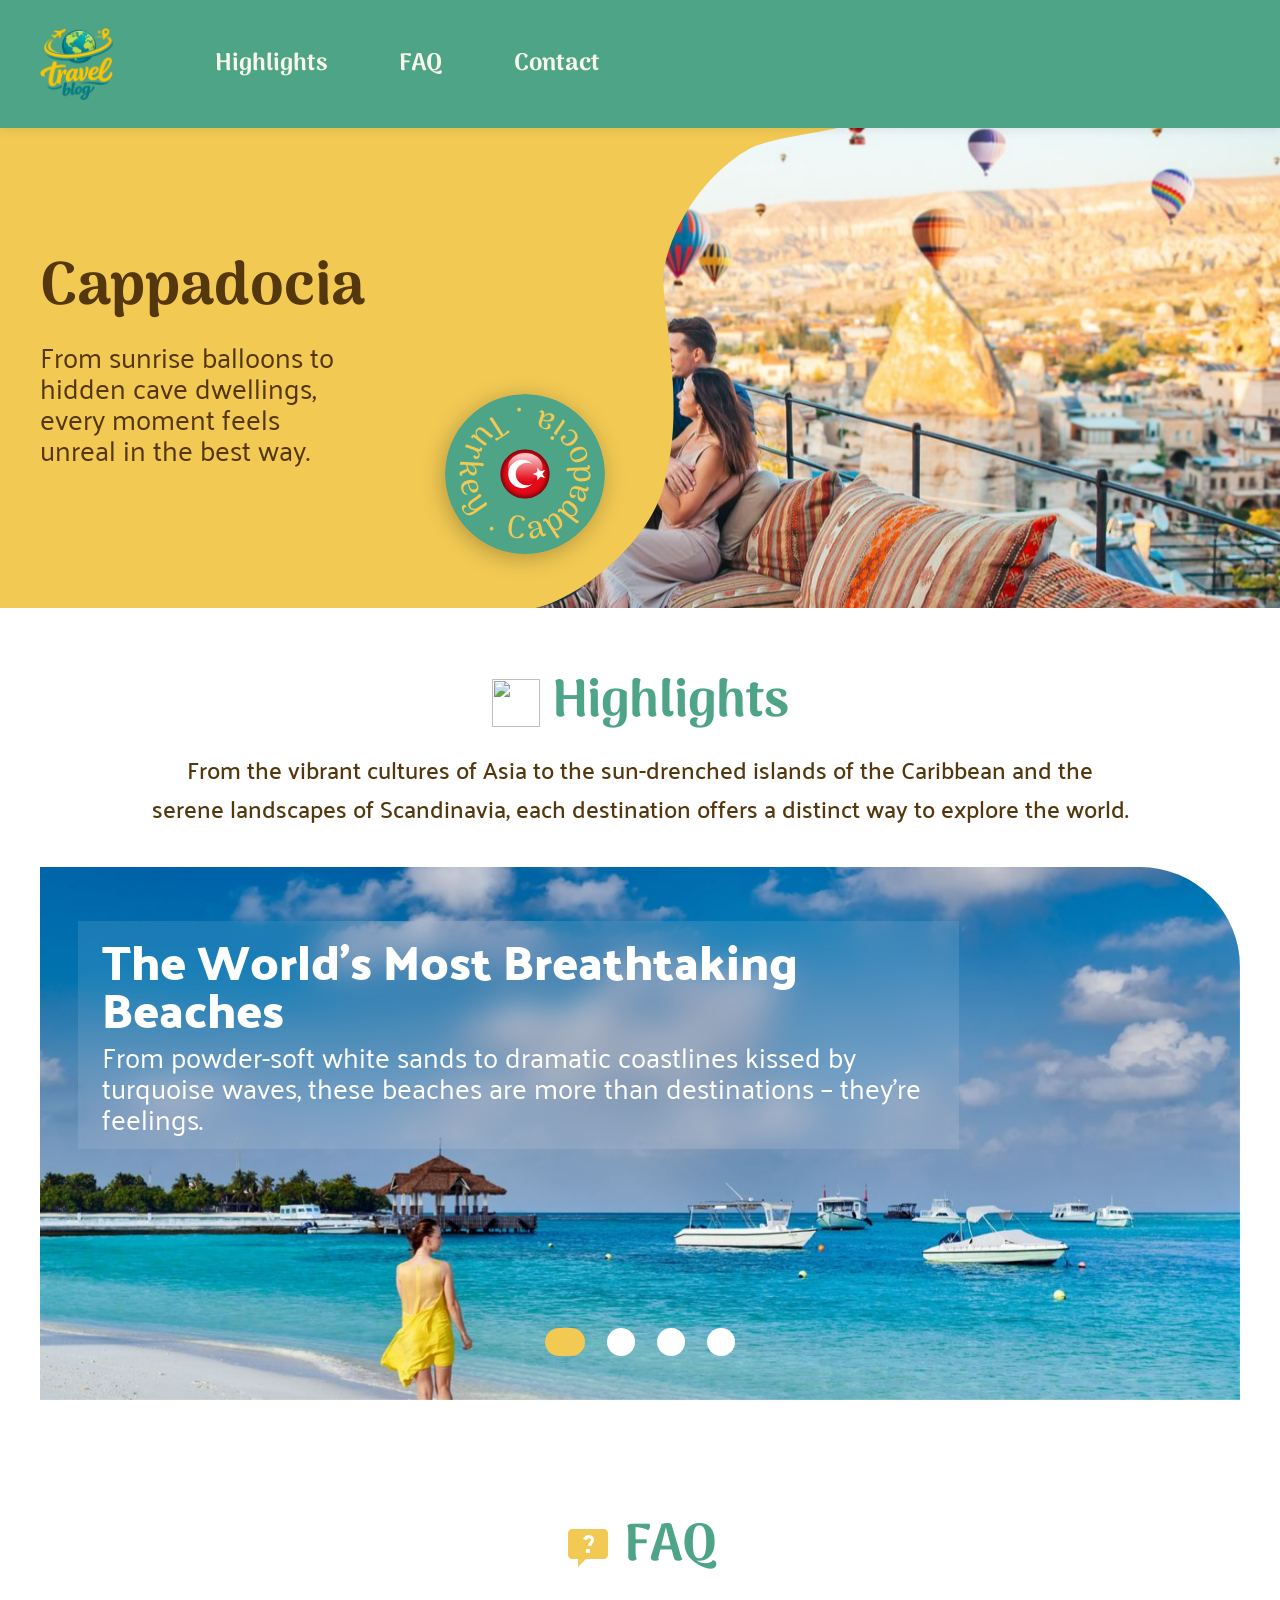
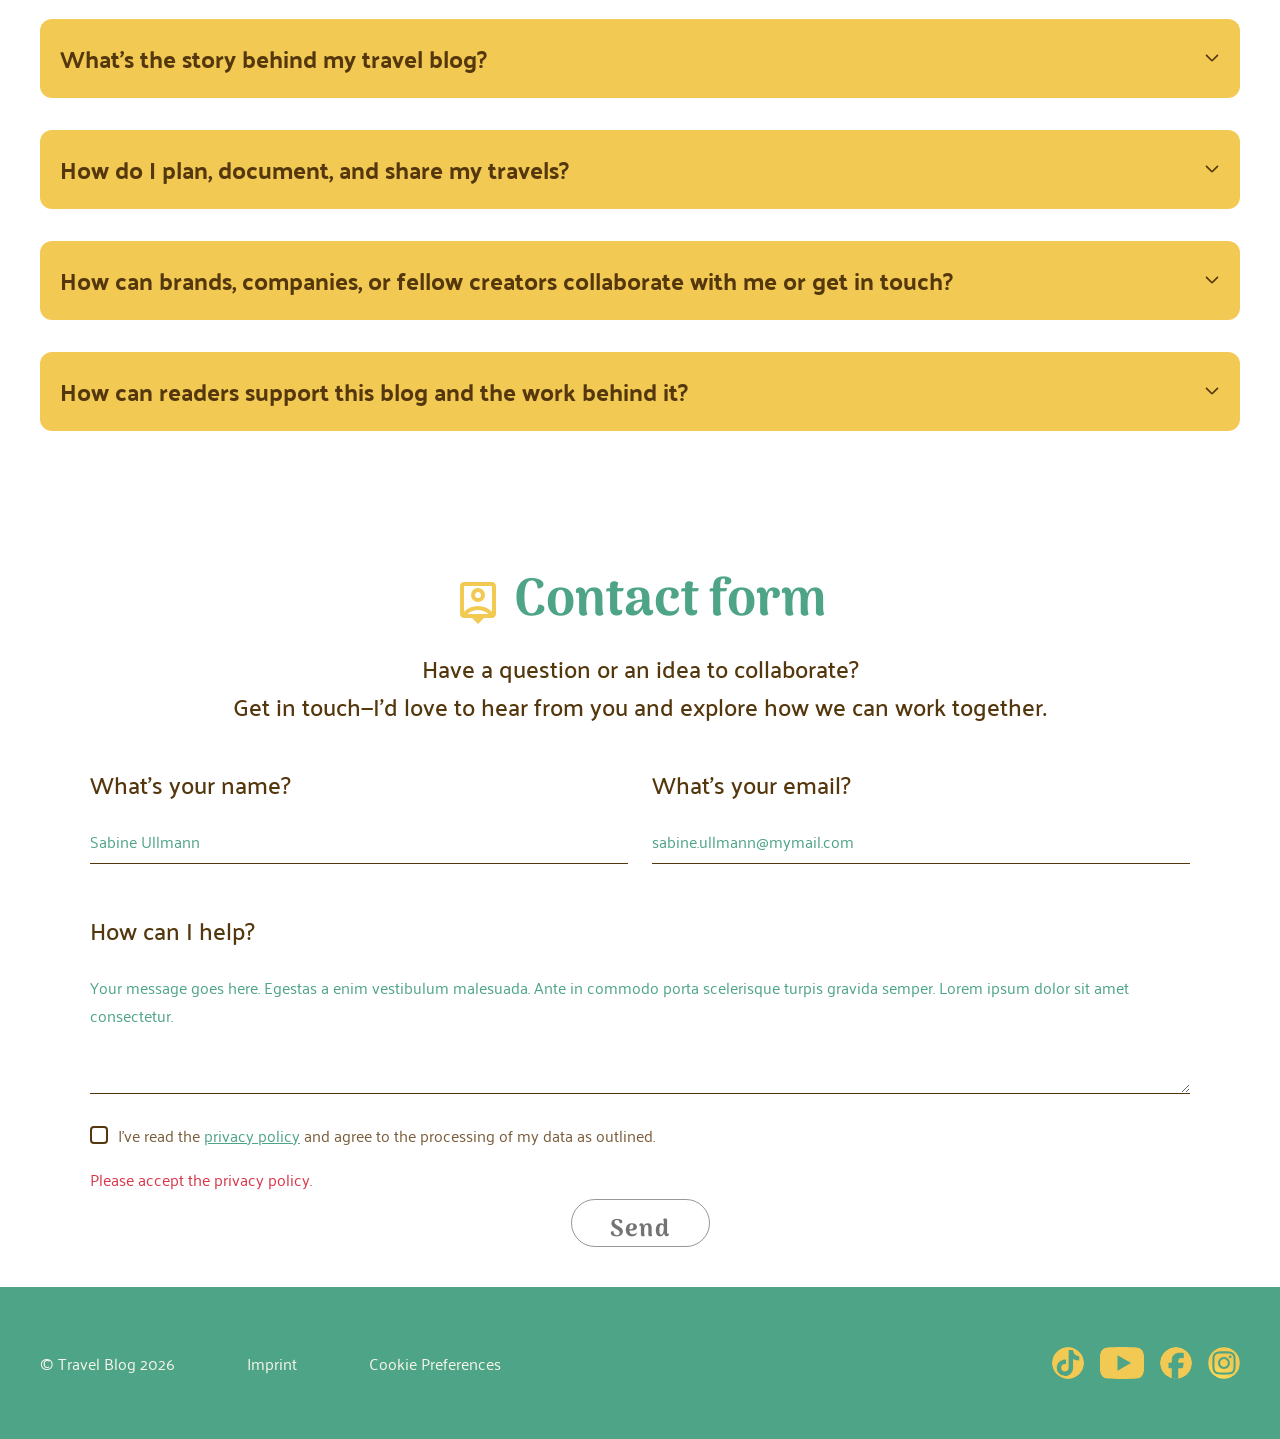
==== index.html @ 346f53ec "fix: remove link and pointer cursor from Imprint and Cookie Preferences" ====
<!DOCTYPE html>
<html lang="en">
<head>
  <meta charset="UTF-8">
  <meta name="viewport" content="width=device-width, initial-scale=1.0">
  <title>Travel Blog</title>
  <link rel="icon" href="assets/icons/Blog-logo.svg" type="image/x-icon"> 

  <link rel="stylesheet" href="font.css">
  <link rel="stylesheet" href="standard.css">
  <link rel="stylesheet" href="variabels.css">
  <link rel="stylesheet" href="style.css">
  <link rel="preconnect" href="https://fonts.googleapis.com">
  <link rel="preconnect" href="https://fonts.gstatic.com" crossorigin>
  <link href="https://fonts.googleapis.com/css2?family=Arima:wght@400;500;600;700&family=Palanquin:wght@400;500;600;700&display=swap" rel="stylesheet">
</head>
<body>
  <!-- ========== KOPFZEILE ========== -->
  <header class="header">
    <div class="header-inner">
      <a href="index.html" class="logo">
        <img src="assets/images/logo.png" alt="Travel Blog" class="logo-img">
      </a>
      <nav class="nav desktop-nav">
        <a href="#highlights">Highlights</a>
        <a href="#faq">FAQ</a>
        <a href="#contact">Contact</a>
      </nav>
    </div>
  </header>
  <main>
    <!-- ========== STARTBEREICH ========== -->
    <section class="hero hero-figma" aria-label="Cappadocia">

      <!-- Hauptfoto, volle Breite -->
      <img src="assets/images/hero-cappadocia-photo.jpg"
           alt="Cappadocia – hot air balloons over a rooftop terrace"
           class="hero-photo">

      <!-- Gelbe Wellenform -->
      <div class="hero-wave" aria-hidden="true">
        <svg viewBox="0 0 950 515" preserveAspectRatio="none" xmlns="http://www.w3.org/2000/svg">
          <path d="M603.5 515H0V0H879H942C937.961 2.88368 865.371 11.0301 844.511 21.9998C780.485 55.6701 743.92 131.9 747 169C752.895 240.001 769.877 307.5 747 386C728.931 448.002 651 504.5 603.5 515Z" fill="#F1C953"/>
        </svg>
      </div>

      <!-- Text -->
      <div class="hero-content">
        <h1>Cappadocia</h1>
        <p class="hero-lead-desktop">From sunrise balloons to hidden cave dwellings, every moment feels unreal in the best way.</p>
        <p class="hero-lead-mobile">Cappadocia is where surreal landscapes meet ancient history carved into stone. From sunrise balloons to hidden cave dwellings, every moment feels unreal in the best way.</p>
      </div>

      <!-- Rundes Medaillon Cappadocia · Turkey -->
      <div class="hero-badge" aria-hidden="true">
        <img src="assets/icons/badge-cappadocia.svg" alt="" class="badge-ring">
      </div>

    </section>

    <!-- ========== HIGHLIGHTS + KARUSSELL ========== -->
    <section class="highlights" id="highlights">
      <div class="section-header">
        <div class="section-header-top">
          <div class="section-icon"><img src="assets/icons/rocket_launch.svg" alt="" width="48" height="48"></div>
          <h2>Highlights</h2>
        </div>
        <p class="section-desc">
          From the vibrant cultures of Asia to the sun-drenched islands of the Caribbean and the serene landscapes of Scandinavia, each destination offers a distinct way to explore the world.
        </p>
      </div>


      <div class="carousel-wrapper">
        <div class="carousel" id="carousel">
          <a href="article1.html" class="carousel-slide active">
            <img src="assets/images/highlight-beaches.jpg" alt="The World's Most Breathtaking Beaches">
            <div class="slide-overlay">
              <h3>The World's Most Breathtaking Beaches</h3>
              <p>From powder-soft white sands to dramatic coastlines kissed by turquoise waves, these beaches are more than destinations – they're feelings.</p>
            </div>
          </a>
          <a href="article2.html" class="carousel-slide">
            <img src="assets/images/highlight-copenhagen.jpg" alt="Copenhagen in 3 Days">
            <div class="slide-overlay">
              <h3>Copenhagen in 3 Days: Big Experiences, Smart Spending</h3>
              <p>Discover Copenhagen, where historic charm meets modern design, vibrant cycling culture and waterfront living.</p>
            </div>
          </a>
          <a href="article3.html" class="carousel-slide">
            <img src="assets/images/highlight-pattaya.jpg" alt="Pattaya Pulse">
            <div class="slide-overlay">
              <h3>Pattaya Pulse: Food, Sun and Neon Nights</h3>
              <p>From bustling promenades to nearby islands, the city offers an energetic and diverse escape. Discover Pattaya City, with vibrant nightlife and rich cultural landmarks.</p>
            </div>
          </a>
          <a href="article4.html" class="carousel-slide">
            <img src="assets/images/highlight-fuji.jpg" alt="Mountain Fuji">
            <div class="slide-overlay">
              <h3>Mountain Fuji</h3>
              <p>The most iconic mountain and an active volcano located about 100 kilometers southwest of Tokyo. Written with the characters for “wealth” and “samurai,” Fuji’s name evokes a sense of strength, honor, and enduring prestige.</p>
            </div>
          </a>
          <div class="carousel-dots" id="carouselDots">
            <button class="dot active" data-index="0" aria-label="Slide 1"></button>
            <button class="dot" data-index="1" aria-label="Slide 2"></button>
            <button class="dot" data-index="2" aria-label="Slide 3"></button>
            <button class="dot" data-index="3" aria-label="Slide 4"></button>
          </div>
        </div>
      </div>
    </section>

    <!-- ========== FAQ ========== -->
    <section class="faq" id="faq">
      <div class="section-header">
        <div class="section-header-top">
          <div class="section-icon"><img src="assets/icons/live_help.svg" alt="" width="48" height="48"></div>
          <h2>FAQ</h2>
        </div>
      </div>
      <div class="faq-list">
        <div class="faq-item">
          <button class="faq-question">What's the story behind my travel blog? <span class="faq-icon"><img src="assets/icons/arrow_forward_ios.svg" alt="" width="16" height="16"></span></button>
          <div class="faq-answer"><p>This blog started as a personal journal of adventures around the world. What began as notes for friends grew into a space to share stories, tips and inspiration for fellow travelers.</p></div>
        </div>
        <div class="faq-item">
          <button class="faq-question">How do I plan, document, and share my travels? <span class="faq-icon"><img src="assets/icons/arrow_forward_ios.svg" alt="" width="16" height="16"></span></button>
          <div class="faq-answer"><p>I combine thorough research with spontaneous moments. Photos, short videos and honest writing help me capture the feeling of each place so readers can experience it too.</p></div>
        </div>
        <div class="faq-item">
          <button class="faq-question">How can brands, companies, or fellow creators collaborate with me or get in touch? <span class="faq-icon"><img src="assets/icons/arrow_forward_ios.svg" alt="" width="16" height="16"></span></button>
          <div class="faq-answer"><p>I'm always open to meaningful collaborations. Reach out via the contact form below and let's explore how we can create something great together.</p></div>
        </div>
        <div class="faq-item">
          <button class="faq-question">How can readers support this blog and the work behind it? <span class="faq-icon"><img src="assets/icons/arrow_forward_ios.svg" alt="" width="16" height="16"></span></button>
          <div class="faq-answer"><p>Sharing posts, leaving comments and recommending the blog to friends means a lot. If you'd like to support further, feel free to get in touch!</p></div>
        </div>
      </div>
    </section>

    <!-- ========== KONTAKT ========== -->
    <section class="contact" id="contact">
      <div class="section-header">
        <div class="section-header-top">
          <div class="section-icon"><img src="assets/icons/person_pin.svg" alt="" width="48" height="48"></div>
          <h2>Contact form</h2>
        </div>
        <p class="section-desc">Have a question or an idea to collaborate?<br>Get in touch—I'd love to hear from you and explore how we can work together.</p>
      </div>
      <form class="contact-form" id="contactForm">
        <div class="form-row">
          <div class="form-group">
            <label for="name">What's your name?</label>
            <input type="text" id="name" name="name" placeholder="Sabine Ullmann" required>
          </div>
          <div class="form-group">
            <label for="email">What's your email?</label>
            <input type="email" id="email" name="email" placeholder="sabine.ullmann@mymail.com" required>
          </div>
        </div>
        <div class="form-group">
          <label for="message">How can I help?</label>
          <textarea id="message" name="message" rows="4" placeholder="Your message goes here. Egestas a enim vestibulum malesuada. Ante in commodo porta scelerisque turpis gravida semper. Lorem ipsum dolor sit amet consectetur." required></textarea>
        </div>
        <div class="form-checkbox">
          <input type="checkbox" id="privacy" name="privacy" required>
          <label for="privacy">I've read the <a href="#">privacy policy</a> and agree to the processing of my data as outlined.</label>
        </div>
        <span class="privacy-error" id="privacyError" hidden>Please accept the privacy policy.</span>
        <button type="submit" class="btn-send" id="btnSend" disabled>Send</button>
      </form>
      <div class="form-success" id="formSuccess" hidden>Thank you! Your message has been sent successfully.</div>
    </section>
  </main>

  <!-- ========== FUSSZEILE ========== -->
  <footer class="footer">
    <div class="footer-inner">
      <div class="footer-left">
        <span>Imprint</span>
        <span>Cookie Preferences</span>
        <span class="footer-copyright">© Travel Blog 2026</span>
      </div>
      <div class="footer-social">
        <a href="#" aria-label="TikTok" class="social-icon">
          <img src="assets/icons/tiktok.svg" alt="TikTok" width="32" height="32">
        </a>
        <a href="#" aria-label="YouTube" class="social-icon">
          <img src="assets/icons/youtube.svg" alt="YouTube" width="44" height="32">
        </a>
        <a href="#" aria-label="Facebook" class="social-icon">
          <img src="assets/icons/facebook.svg" alt="Facebook" width="32" height="32">
        </a>
        <a href="#" aria-label="Instagram" class="social-icon">
          <img src="assets/icons/instagram.svg" alt="Instagram" width="32" height="32">
        </a>
      </div>
    </div>
  </footer>

  <nav class="bottom-nav mobile-only">
    <a href="index.html" class="bottom-nav-item active">
      <img src="assets/icons/nav-home.svg" alt="Home" width="24" height="24">
    </a>
    <a href="#highlights" class="bottom-nav-item">
      <img src="assets/icons/nav-highlights.svg" alt="Highlights" width="24" height="24">
    </a>
    <a href="#faq" class="bottom-nav-item">
      <img src="assets/icons/nav-faq.svg" alt="FAQ" width="24" height="24">
    </a>
    <a href="#contact" class="bottom-nav-item">
      <img src="assets/icons/nav-contact.svg" alt="Contact" width="24" height="24">
    </a>
  </nav>

  <script src="script.js"></script>
</body>
</html>
---- font.css ----
/* arima-regular - latin */
@font-face {
  font-display: swap;
  font-family: 'Arima';
  font-style: normal;
  font-weight: 400;
  src: url('assets/fonts/arima-v7-latin-regular.woff2') format('woff2');
}
/* arima-500 - latin */
@font-face {
  font-display: swap;
  font-family: 'Arima';
  font-style: normal;
  font-weight: 500;
  src: url('assets/fonts/arima-v7-latin-500.woff2') format('woff2');
}
/* arima-600 - latin */
@font-face {
  font-display: swap;
  font-family: 'Arima';
  font-style: normal;
  font-weight: 600;
  src: url('assets/fonts/arima-v7-latin-600.woff2') format('woff2');
}
/* arima-700 - latin */
@font-face {
  font-display: swap;
  font-family: 'Arima';
  font-style: normal;
  font-weight: 700;
  src: url('assets/fonts/arima-v7-latin-700.woff2') format('woff2');
}
/* palanquin-dark-regular - latin */
@font-face {
  font-display: swap;
  font-family: 'Palanquin Dark';
  font-style: normal;
  font-weight: 400;
  src: url('assets/fonts/palanquin-dark-v17-latin-regular.woff2') format('woff2');
}
/* palanquin-dark-500 - latin */
@font-face {
  font-display: swap;
  font-family: 'Palanquin Dark';
  font-style: normal;
  font-weight: 500;
  src: url('assets/fonts/palanquin-dark-v17-latin-500.woff2') format('woff2');
}
/* palanquin-dark-600 - latin */
@font-face {
  font-display: swap;
  font-family: 'Palanquin Dark';
  font-style: normal;
  font-weight: 600;
  src: url('assets/fonts/palanquin-dark-v17-latin-600.woff2') format('woff2');
}
/* palanquin-dark-700 - latin */
@font-face {
  font-display: swap;
  font-family: 'Palanquin Dark';
  font-style: normal;
  font-weight: 700;
  src: url('assets/fonts/palanquin-dark-v17-latin-700.woff2') format('woff2');
}
/* palanquin-regular - latin */
@font-face {
  font-display: swap;
  font-family: 'Palanquin';
  font-style: normal;
  font-weight: 400;
  src: url('assets/fonts/palanquin-v17-latin-regular.woff2') format('woff2');
}
/* palanquin-500 - latin */
@font-face {
  font-display: swap;
  font-family: 'Palanquin';
  font-style: normal;
  font-weight: 500;
  src: url('assets/fonts/palanquin-v17-latin-500.woff2') format('woff2');
}
/* palanquin-600 - latin */
@font-face {
  font-display: swap;
  font-family: 'Palanquin';
  font-style: normal;
  font-weight: 600;
  src: url('assets/fonts/palanquin-v17-latin-600.woff2') format('woff2');
}
/* palanquin-700 - latin */
@font-face {
  font-display: swap;
  font-family: 'Palanquin';
  font-style: normal;
  font-weight: 700;
  src: url('assets/fonts/palanquin-v17-latin-700.woff2') format('woff2');
}
---- standard.css ----
html {
    font-size: 16px;
}

* {
    margin: 0;
    box-sizing: border-box;
    scroll-behavior: smooth;

}
---- variabels.css ----
:root {
    --Primary-green:rgba(78, 164, 135, 1);
    --Primary-gelb: rgba(241, 201, 83, 1);
    --headings:'Arima';
    --normal-text:'Palanquin'

}
---- style.css ----
/* ===== Layout für große Bildschirme ===== */
/* Header & Footer: randlos (Hintergrund volle Breite), Inhalt überall auf EINER Linie:
   Inhaltsbreite 1200px (Figma: Carousel/Footer-Inhalt = 1200px), zentriert, seitlicher Abstand 20px */

:root {
  --gutter: 20px;
  --content-max: 1240px;   /* 1200px Inhalt + 2 x 20px Abstand (border-box) */
  --max-width: 1240px;
  --teal: #4EA487;
  --yellow: #F1C953;
  --brown: #54370D;
  --brown-light: #7a5c3a;
  --white: #FFFFFF;
  --header-height: 128px;
  --teal-dark: #3d8a6f;
  --transition: 0.25s ease;
}

/* ===== Reset ===== */
*, *::before, *::after {
  margin: 0;
  padding: 0;
  box-sizing: border-box;
}

html {
  scroll-behavior: smooth;
  height: 100%;
}

main { flex: 1 0 auto; width: 100%; }
body {
  font-family: 'Palanquin', sans-serif;
  color: var(--brown);
  background: var(--white);
  line-height: 1.5;
  overflow-x: hidden;
  padding-bottom: 0;
  /* Sticky Footer: Body füllt die volle Viewport-Höhe */
  min-height: 100vh;
  display: flex;
  flex-direction: column;
}

h1, h2, h3, h4 {
  font-family: 'Arima', serif;
  font-weight: 700;
}

a {
  text-decoration: none;
  color: inherit;
  transition: color var(--transition);
}

button, a, input, textarea, select {
  cursor: pointer;
  transition: all var(--transition);
}

img {
  max-width: 100%;
  display: block;
}

/* ===== Hilfsklassen ===== */
.desktop-only { display: block; }
.mobile-only { display: none; }

@media (max-width: 768px) {
  .desktop-only { display: none !important; }
  .mobile-only { display: flex !important; }
}

/* ===== Kopfzeile ===== */
.header {
  background: var(--teal);
  height: var(--header-height);
  width: 100%;
  position: sticky;
  top: 0;
  z-index: 100;
  box-shadow: 0 2px 10px rgba(0,0,0,0.08);
}

.header-inner {
  max-width: var(--content-max);
  margin: 0 auto;
  padding: 0 var(--gutter);
  height: 100%;
  display: flex;
  align-items: center;
  justify-content: flex-start;
  gap: 102px;
}

.logo {
  display: flex;
  align-items: center;
  height: 72px;
}

.logo-img {
  height: 72px;
  width: auto;
  object-fit: contain;
  max-width: none;
}

.logo-text {
  font-family: 'Arima', serif;
  font-size: 1.5rem;
  font-weight: 700;
  color: var(--yellow);
  display: none;
}

.nav {
  display: flex;
  gap: 72px;
}

.nav a {
  color: #F8F5EB;
  font-family: 'Arima', serif;
  font-size: 1.5rem;
  font-weight: 700;
  line-height: 0.8;
  position: relative;
  transition: color 0.2s ease, transform 0.2s ease;
  padding: 8px 0;   /* symmetrisch, damit der Text auf einer Ebene mit dem Logo liegt */
}

/* Hand-drawn yellow squiggle underline (Figma's actual asset, not a straight line) – hidden by default, appears on hover/active */
.nav a::after {
  content: '';
  position: absolute;
  left: -2%;
  bottom: -6px;
  width: 104%;
  height: 16px;
  background-repeat: no-repeat;
  background-position: left center;
  background-size: 100% 100%;
  opacity: 0;
  transform: scaleX(0.6);
  transform-origin: left center;
  transition: transform 0.28s ease, opacity 0.28s ease;
  pointer-events: none;
}

/* Each nav word uses the squiggle asset proportioned to its own width, exactly as exported from Figma */
.nav a:nth-of-type(1)::after { background-image: url('assets/icons/Vector 11.svg'); }      /* Highlights */
.nav a:nth-of-type(2)::after { background-image: url('assets/icons/Vector 11 (1).svg'); }  /* FAQ */
.nav a:nth-of-type(3)::after { background-image: url('assets/icons/Vector 12.svg'); }      /* Contact */

.nav a:hover,
.nav a:focus-visible {
  color: var(--yellow);
  animation: navWiggle 0.3s ease;
}

.nav a:hover::after,
.nav a:focus-visible::after {
  transform: scaleX(1);
  opacity: 1;
}

/* Active section = solid yellow text only, no underline (confirmed by Contact/FAQ/Highlights 3-state exports) */
.nav a.active {
  color: var(--yellow);
}

@keyframes navWiggle {
  0%, 100% { transform: translateX(0); }
  25% { transform: translateX(-2px); }
  75% { transform: translateX(2px); }
}

.nav a:focus-visible {
  outline: 2px solid var(--yellow);
  outline-offset: 4px;
}

.menu-btn {
  background: none;
  border: none;
  width: 32px;
  height: 24px;
  display: none;
  flex-direction: column;
  justify-content: space-between;
  padding: 0;
}

.menu-btn span {
  display: block;
  height: 3px;
  background: var(--yellow);
  border-radius: 2px;
  transition: var(--transition);
}

/* Mobiles Menü */
.mobile-menu {
  display: none;
  position: fixed;
  top: var(--header-height);
  left: 0;
  right: 0;
  background: var(--teal);
  flex-direction: column;
  padding: 16px 24px 24px;
  gap: 16px;
  z-index: 99;
  box-shadow: 0 8px 20px rgba(0,0,0,0.15);
}

.mobile-menu.open {
  display: flex;
}

.mobile-link {
  color: #F8F5EB;
  font-family: 'Arima', serif;
  font-size: 1.25rem;
  font-weight: 700;
  padding: 8px 0;
}

.mobile-link:hover {
  color: var(--yellow);
}

/* ===== Startbereich ===== */
.hero {
  background: var(--yellow);
  min-height: 320px;
  height: 40vh;
  max-height: 480px;
}

@media (max-width: 768px) {
  .hero {
    min-height: 220px;
    height: 30vh;
  }
}

/* ===== Gemeinsame Abschnittsstile ===== */
.section-header {
  width: 100%;
  box-sizing: border-box;
  text-align: center;
  margin-bottom: 40px;
  padding: 0 20px;
}

.section-header-top {
  display: flex;
  justify-content: center;
  align-items: center;
  column-gap: 12px;
}


.section-icon {
  font-size: 2rem;
  line-height: 1;
  display: flex;
  align-items: center;
}

.section-icon svg {
  display: block;
}

.section-header-top {
  margin-bottom: 12px;
}

.section-header h2 {
  font-size: 2.5rem;
  color: var(--teal);
  margin: 0;
  line-height: 1.2;
}

.section-desc {
  max-width: 640px;
  margin: 16px auto 0;
  color: var(--brown);
  font-size: 1.05rem;
  line-height: 1.6;
}

@media (min-width: 769px) {
  .section-header h2 {
    font-size: 3.25rem;
  }
  .section-desc {
    max-width: 980px;
    font-size: 1.5rem;
    font-weight: 500;
  }
}

/* ===== Highlights / Karussell ===== */
.highlights {
  padding: 64px 20px 56px;
  background: var(--white);
}

.carousel-wrapper {
  max-width: 1200px;           /* Figma: Carousel Photos 1200 x 533 */
  margin: 0 auto;
  position: relative;
}

.carousel {
  position: relative;
  container-type: inline-size;  /* alle Maße unten skalieren mit der Breite (1200px = 100cqw) */
  border-radius: 0 100px 0 0;   /* Figma: nur oben rechts 100px */
  overflow: hidden;
  aspect-ratio: 1200 / 533;
  background: #e8e8e8;
  transform: translateZ(0);
  cursor: pointer;
}

.carousel-slide {
  position: absolute;
  inset: 0;
  opacity: 0;
  transform: scale(1.04);
  transition: opacity 0.75s cubic-bezier(0.4, 0, 0.2, 1),
              transform 0.75s cubic-bezier(0.4, 0, 0.2, 1);
  pointer-events: none;
  will-change: opacity, transform;
  z-index: 0;
}

.carousel-slide.active {
  opacity: 1;
  transform: scale(1);
  pointer-events: auto;
  z-index: 2;
}

.carousel-slide.is-leaving {
  opacity: 0;
  transform: scale(1.04);
  z-index: 1;
  pointer-events: none;
}

.carousel-slide img {
  width: 100%;
  height: 100%;
  object-fit: cover;
  display: block;
}

/* Textkasten (Figma "Some text"): 881 x 229, x=38, y=54, padding 16/24, gap 8, weiss 10 % */
.slide-overlay {
  position: absolute;
  left: 3.1667cqw;              /* 38 / 1200 */
  top: 4.5cqw;                  /* 54 / 1200 */
  width: 73.4167cqw;            /* 881 / 1200 */
  box-sizing: border-box;
  z-index: 4;
  display: flex;
  flex-direction: column;
  gap: 0.6667cqw;               /* 8px */
  padding: 1.3333cqw 2cqw;      /* 16px 24px */
  background: rgba(255, 255, 255, 0.1);
  backdrop-filter: blur(16px);
  -webkit-backdrop-filter: blur(16px);
  border-radius: 0;
}

.slide-overlay h3 {
  font-family: 'Palanquin Dark', 'Palanquin', sans-serif;
  font-weight: 600;
  font-size: 4cqw;              /* 48px */
  line-height: 1;               /* 100 % */
  color: #FFFFFF;
  margin: 0;
  text-shadow: none;
}

.slide-overlay p {
  font-family: 'Palanquin', sans-serif;
  font-weight: 400;
  font-size: 2.3333cqw;         /* 28px */
  line-height: 1.1;             /* 110 % */
  color: #FFFFFF;
  margin: 0;
  text-shadow: none;
  display: -webkit-box;
  -webkit-line-clamp: 3;
  -webkit-box-orient: vertical;
  overflow: hidden;
  padding-bottom: 0.14em;       /* Unterlängen (g, y) der letzten Zeile nicht abschneiden */
  margin-bottom: -0.14em;
}

/* Punkte (Figma "Caroussel pionts"): 28px, Abstand 22px, Mitte y=475 von 533 */
.carousel-dots {
  position: absolute;
  left: 50%;
  bottom: 3.6667cqw;            /* 44px */
  transform: translateX(-50%);
  display: flex;
  justify-content: center;
  align-items: center;
  gap: 1.8333cqw;               /* 22px */
  z-index: 10;
  margin: 0;
  pointer-events: auto;
}

.dot {
  width: 2.3333cqw;             /* 28px */
  height: 2.3333cqw;
  border-radius: 50%;
  border: none;
  background: #FFFFFF;
  padding: 0;
  cursor: pointer;
  transition: width 0.4s cubic-bezier(0.4, 0, 0.2, 1),
              background 0.35s ease,
              transform 0.25s ease;
}

.dot.active {
  background: #F1C953;
  width: 3.3333cqw;             /* 40px */
  border-radius: 1.6667cqw;
}

.dot:hover:not(.active) {
  transform: scale(1.12);
}

@media (max-width: 768px) {
  .highlights {
    padding: 48px 20px 40px;   /* Figma mobil: 335px Karussell auf 375px = 20px Rand */
  }
  .section-header h2 {
    font-size: 2rem;
  }
  /* Mobile-Frame laut Figma: 335 x 533 (100cqw = 335px) */
  .carousel {
    aspect-ratio: 335 / 533;
    border-radius: 0 29.85cqw 0 0;   /* 100 / 335 */
  }
  .slide-overlay {
    left: 4.1791cqw;                 /* 14 / 335 */
    top: 27.7612cqw;                 /* 93 / 335 */
    width: 91.6418cqw;               /* 307 / 335 */
    padding: 4.7761cqw;              /* 16px */
    gap: 2.3881cqw;                  /* 8px */
  }
  .slide-overlay h3 {
    font-size: 8.3582cqw;            /* 28px */
  }
  .slide-overlay p {
    font-size: 5.9701cqw;            /* 20px */
  }
  .carousel-dots {
    bottom: 8.6567cqw;               /* 29px */
    gap: 6.5672cqw;                  /* 22px */
  }
  .dot {
    width: 8.3582cqw;                /* 28px */
    height: 8.3582cqw;
  }
  .dot.active {
    width: 11.9403cqw;               /* 40px */
    border-radius: 4.1791cqw;
  }
}

/* ===== FAQ ===== */
.faq {
  padding: 60px 20px 80px;
  background: var(--white);
}

.faq-list {
  max-width: 1200px;
  margin: 0 auto;
  display: flex;
  flex-direction: column;
  gap: 32px;
}

.faq-item {
  background: var(--yellow);
  border-radius: 12px;
  overflow: hidden;
}

.faq-question {
  width: 100%;
  background: none;
  border: none;
  padding: 18px 20px;
  text-align: left;
  font-family: 'Palanquin', sans-serif;
  font-size: 1.05rem;
  font-weight: 700;
  color: var(--brown);
  display: flex;
  justify-content: space-between;
  align-items: center;
  gap: 12px;
}

@media (min-width: 769px) {
  .faq-question {
    font-size: 1.5rem;
  }
  .faq-answer p {
    font-size: 1.15rem;
  }
}

.faq-icon {
  font-size: 1rem;
  transition: transform var(--transition);
  flex-shrink: 0;
}

.faq-item.open .faq-icon {
  transform: rotate(180deg);
}

.faq-answer {
    /* Gelbe Fläche erweitert sich nach unten */
  display: grid;
  grid-template-rows: 0fr;
  transition: grid-template-rows 0.35s ease;
}

.faq-item.open .faq-answer {
  grid-template-rows: 1fr;
}

.faq-answer p {
  overflow: hidden;
  margin: 0 20px;
  padding: 0;
  font-size: 1rem;
  color: var(--brown-light);
  line-height: 1.5;
  background: #fff;
  border-radius: 8px;
  transition: padding 0.35s ease, margin 0.35s ease;
}

.faq-item.open .faq-answer p {
  padding: 14px 16px;
  margin: 0 20px 16px;
}

/* ===== Kontakt ===== */
.contact {
  padding: 60px 20px 40px;
  background: var(--white);
}

.contact-form {
  max-width: 1100px;
  margin: 0 auto;
  width: 100%;
}

.form-row {
  display: grid;
  grid-template-columns: 1fr 1fr;
  gap: 24px;
  margin-bottom: 24px;
}

.form-group {
  margin-bottom: 24px;
}

.form-group label {
  display: block;
  font-size: 1.5rem;
  font-weight: 500;
  color: var(--brown);
  margin-bottom: 17px;
}

.form-group input,
.form-group textarea {
  width: 100%;
  border: none;
  border-bottom: 1px solid var(--brown);
  background: transparent;
  padding: 8px 0;
  font-family: inherit;
  font-size: 1rem;
  color: var(--brown);
  outline: none;
  transition: border-color var(--transition);
}

.form-group input::placeholder,
.form-group textarea::placeholder {
  color: var(--teal);
  opacity: 1;
}

.form-group input:focus,
.form-group textarea:focus {
  border-bottom-color: var(--teal);
}

.form-group textarea {
  resize: vertical;
  min-height: 80px;
}

.form-checkbox {
  display: flex;
  align-items: flex-start;
  gap: 10px;
  margin-bottom: 28px;
  font-size: 1rem;
  color: var(--brown-light);
}

.form-checkbox input {
  appearance: none;
  -webkit-appearance: none;
  margin-top: 3px;
  width: 18px;
  height: 18px;
  flex-shrink: 0;
  border: 2px solid var(--brown);
  border-radius: 4px;
  background: #fff;
  cursor: pointer;
  position: relative;
  transition: all 0.15s ease;
}

.form-checkbox input:checked {
  background: var(--teal);
  border-color: var(--teal);
}

.form-checkbox input:checked::after {
  content: '';
  position: absolute;
  left: 4px;
  top: 0px;
  width: 6px;
  height: 10px;
  border: solid var(--yellow);
  border-width: 0 2px 2px 0;
  transform: rotate(45deg);
}

.form-checkbox a {
  color: var(--teal);
  text-decoration: underline;
}

.form-checkbox a:hover,
.form-checkbox a:focus-visible {
  font-weight: 700;
}

.privacy-error {
  display: block;
  color: #D9364A;
  font-size: 1rem;
  margin-top: -8px;
  margin-bottom: 8px;
}

.btn-send {
  display: block;
  margin: 0 auto;
  background: var(--teal);
  color: var(--yellow);
  font-family: 'Arima', serif;
  font-size: 1.5rem;
  font-weight: 700;
  letter-spacing: 0.05em;
  padding: 10px 24px;
  min-width: 139px;
  height: 48px;
  border: none;
  border-radius: 40px;
  transition: all var(--transition);
}

.btn-send:hover:not(:disabled) {
  background: #3d8a6f;
  transform: translateY(-1px);
  box-shadow: 0 6px 18px rgba(78, 164, 135, 0.5);
}

.btn-send:focus-visible {
  outline: 2px solid var(--yellow);
  outline-offset: 3px;
}

.btn-send:disabled {
  background: transparent;
  border: 1px solid rgba(48, 48, 48, 0.5);
  color: #737373;
  cursor: not-allowed;
}

.btn-send:disabled:hover {
  background: transparent;
  transform: none;
}

.form-success {
  text-align: center;
  margin-top: 24px;
  padding: 16px;
  background: #e8f5e9;
  color: var(--teal-dark);
  border-radius: 12px;
  font-weight: 500;
}

@media (max-width: 600px) {
  .form-row {
    grid-template-columns: 1fr;
    gap: 0;
  }
}

/* ===== Fußzeile ===== */
.footer {
  background: var(--teal);
  color: #F8F5EB;
  padding: 40px 0;
  margin-top: auto; /* sticky-footer: sticks to bottom */
  width: 100%;
}
@media (min-width: 1200px) {
  .footer {
    padding: 60px 0;
  }
}

.footer-inner {
  max-width: var(--content-max);
  margin: 0 auto;
  padding: 0 var(--gutter);
  display: flex;
  justify-content: space-between;
  align-items: center;
  flex-wrap: wrap;
  gap: 16px;
}

.footer-left {
  display: flex;
  align-items: center;
  gap: 72px;
  font-size: 1rem;
}

.footer-copyright {
  order: -1;
}

.footer-left a:hover {
  color: var(--yellow);
}

.footer-social {
  display: flex;
  gap: 16px;
}

.social-icon {
  display: flex;
  align-items: center;
  justify-content: center;
  line-height: 0;
  width: 32px;
  height: 32px;
  border-radius: 50%;
  overflow: hidden;
}
.social-icon img {
  width: 100%;
  height: 100%;
  object-fit: cover;
  border-radius: 50%;
}
.social-icon[aria-label="YouTube"] {
  width: 44px;
  border-radius: 8px;
}
.social-icon[aria-label="YouTube"] img {
  border-radius: 8px;
}

.social-icon svg {
  display: block;
}

.social-icon:hover {
  transform: translateY(-2px);
  box-shadow: 0 4px 8px rgba(0,0,0,0.15);
}

@media (max-width: 600px) {
  .footer-inner {
    align-items: flex-end;
    text-align: left;
  }
  .footer-left {
    flex-direction: column;
    align-items: flex-start;
    gap: 8px;
  }
  .footer-copyright {
    order: 1;
  }
  .social-icon img {
    width: 24px;
    height: 24px;
  }
  .social-icon[aria-label="YouTube"] img {
    width: 33px;
    height: 24px;
  }
}

/* ===== Untere Navigation (Mobil) ===== */
.bottom-nav {
  display: none;
  position: fixed;
  bottom: 0;
  left: 0;
  right: 0;
  height: 72px;
  background: var(--yellow);
  z-index: 100;
  justify-content: space-around;
  align-items: center;
  padding: 0 8px;
  box-shadow: 0 -4px 20px rgba(0,0,0,0.1);
}

.bottom-nav-item {
  display: flex;
  flex-direction: column;
  align-items: center;
  justify-content: center;
  width: 56px;
  height: 56px;
  color: var(--teal);
  border-radius: 12px;
  transition: background var(--transition);
}

.bottom-nav-item svg {
  width: 26px;
  height: 26px;
}

.bottom-nav-item.active,
.bottom-nav-item:hover {
  background: rgba(78, 164, 135, 0.15);
}

@media (max-width: 768px) {
  .bottom-nav {
    display: flex;
  }
  /* Footer reicht bis ganz nach unten; der Platz für die fixierte Navigation (72px) liegt IM Footer */
  .footer {
    padding-bottom: 112px;
  }
}

/* Fokus-Sichtbarkeit */
a:focus-visible,
button:focus-visible,
input:focus-visible,
textarea:focus-visible {
  outline: 2px solid var(--teal);
  outline-offset: 2px;
}

/* Responsive Navigation */
@media (max-width: 768px) {
  .nav {
    display: none;
  }
  /* Logo zentriert, kein Hamburger-Menü */
  .header-inner {
    justify-content: center;
  }
}


/* ===== Artikelseiten ===== */
.article-hero {
  padding: 60px 0 40px;
  background: #fff;
}

.article-hero-inner {
  max-width: var(--content-max);
  margin: 0 auto;
  padding: 0 var(--gutter);
  display: grid;
  grid-template-columns: 1fr 280px;
  gap: 40px;
  align-items: start;
}

.article-kicker {
  font-family: 'Palanquin', sans-serif;
  font-size: 1.25rem;
  font-weight: 600;
  color: var(--teal);
  margin-bottom: 8px;
}

.article-content h1 {
  font-size: 4rem;
  color: var(--yellow);
  line-height: 1.15;
  margin-bottom: 16px;
}

.article-lead {
  font-size: 2rem;
  color: var(--brown);
  line-height: 1.2;
  margin-bottom: 20px;
  max-width: 640px;
}

.article-meta {
  display: flex;
  flex-wrap: wrap;
  gap: 16px 32px;
  font-size: 1rem;
  color: var(--brown-light);
}

.article-meta span {
  display: inline-flex;
  align-items: center;
  gap: 6px;
}

.meta-icon {
  display: inline-block;
  width: 16px;
  height: 16px;
  flex: none;
}

.author-card {
  background: rgba(78, 164, 135, 0.2);
  border-radius: 30px;
  padding: 16px 8px;
  text-align: center;
}

.author-img {
  width: 110px;
  height: 110px;
  border-radius: 50%;
  object-fit: cover;
  margin: 0 auto 12px;
  display: block;
}

.author-card h3 {
  font-size: 1.15rem;
  color: var(--brown);
  margin-bottom: 2px;
}

.author-role {
  font-size: 1.125rem;
  color: var(--brown-light);
  margin-bottom: 12px;
}

.author-bio {
  font-size: 1rem;
  color: var(--brown);
  line-height: 1.4;
}

.author-links {
  display: flex;
  justify-content: center;
  gap: 16px;
  margin-top: 14px;
}

.author-linkedin,
.author-whatsapp {
  display: inline-block;
  opacity: 0.85;
  transition: opacity var(--transition);
}

.author-linkedin:hover,
.author-whatsapp:hover {
  opacity: 1;
}

.article-carousel-section {
  padding: 40px 20px 60px;
  text-align: center;
}

.article-section-title {
  font-size: 1.6rem;
  color: var(--brown);
  margin-bottom: 32px;
}

.card-carousel {
  max-width: 1150px;
  margin: 0 auto;
  position: relative;
  height: 460px;
}

.card-track {
  display: flex;
  justify-content: center;
  align-items: center;
  height: 460px;
  position: relative;
  width: 100%;
  perspective: 1400px;          /* Figma: Karten bleiben senkrecht (3D-Fächer, kein 2D-Rotate) */
}

.dest-card {
  position: absolute;
  width: 300px;
  height: 440px;
  border-radius: 16px;
  overflow: hidden;
  box-shadow: -9px 5px 20px rgba(0,0,0,0.25);
  transition: transform 0.55s cubic-bezier(0.25, 0.8, 0.25, 1),
              z-index 0s;
  cursor: pointer;
  left: 50%;
  top: 50%;
  margin-left: -150px;
  margin-top: -220px;
}

.dest-card img {
  width: 100%;
  height: 100%;
  object-fit: cover;
  display: block;
  pointer-events: none;
}

/* Positionsklassen des Karussells */
.dest-card.pos-0 {
  transform: translateX(-404px) rotateY(32deg);
  z-index: 1;
}
.dest-card.pos-1 {
  transform: translateX(-202px) rotateY(16deg);
  z-index: 2;
}
.dest-card.pos-2 {
  transform: translateX(0) rotateY(0deg);
  z-index: 3;
}
.dest-card.pos-3 {
  transform: translateX(202px) rotateY(-16deg);
  z-index: 4;
}
.dest-card.pos-4 {
  transform: translateX(404px) rotateY(-32deg);
  z-index: 5;
}

/* Nicht-aktive Karten bekommen einen leichten Farbschleier, wie im Figma-Referenzbild */
.dest-card::after {
  content: '';
  position: absolute;
  inset: 0;
  background: rgba(120, 110, 200, 0.35);
  opacity: 1;
  transition: opacity 0.55s ease;
  pointer-events: none;
}
.dest-card.pos-2::after {
  opacity: 0;
}
.dest-card.pos-1::after,
.dest-card.pos-3::after {
  background: rgba(90, 140, 190, 0.28);
}

.card-nav {
  margin-top: 8px;
  display: flex;
  justify-content: center;
  align-items: center;
  gap: 12px;
}

.card-prev, .card-next {
  width: 40px;
  height: 40px;
  border-radius: 50%;
  border: 2px solid var(--brown);
  background: #fff;
  font-size: 1.4rem;
  color: var(--brown);
  cursor: pointer;
  transition: all 0.15s ease;
  line-height: 1;
}

.card-prev:hover, .card-next:hover {
  background: var(--teal);
  border-color: var(--teal);
  color: #FFFFFF;
}

.card-dots {
  display: flex;
  justify-content: center;
  gap: 8px;
  margin-top: 12px;
}

.card-dots .dot {
  width: 22px;
  height: 22px;
  border-radius: 50px;
  background: rgba(78, 164, 135, 0.3);
  border: none;
  cursor: pointer;
  transition: width 0.35s cubic-bezier(0.4, 0, 0.2, 1),
              background 0.3s ease;
}

.card-dots .dot.active {
  width: 40px;
  background: #4EA487;
}

.article-video-section {
  padding: 20px 20px 40px;
}

.video-wrapper {
  position: relative;
  max-width: 931px;
  margin: 0 auto;
  border-radius: 53px;
  overflow: hidden;
  aspect-ratio: 931/449;
  background: #111;
  box-shadow: 0 12px 40px rgba(0,0,0,0.2);
}

.video-wrapper video {
  width: 100%;
  height: 100%;
  display: block;
  object-fit: cover;
  border-radius: 53px;
}

.video-wrapper iframe {
  width: 100%;
  height: 100%;
  display: block;
}

.video-play-btn {
  position: absolute;
  inset: 0;
  margin: auto;
  width: 146px;
  height: 146px;
  border: none;
  background: transparent;
  cursor: pointer;
  display: flex;
  align-items: center;
  justify-content: center;
  z-index: 2;
  transition: opacity 0.25s ease, transform 0.25s ease;
}
.video-play-btn:hover {
  transform: scale(1.06);
}
.video-play-btn.is-hidden {
  opacity: 0;
  pointer-events: none;
}
.video-play-btn svg {
  width: 100%;
  height: 100%;
  filter: drop-shadow(0 4px 12px rgba(0,0,0,0.35));
}

@media (max-width: 600px) {
  .video-wrapper {
    border-radius: 24px;
  }
  .video-wrapper video {
    border-radius: 24px;
  }
  .video-play-btn {
    width: 100px;
    height: 100px;
  }
}

.article-main { flex: 1 0 auto; }
.article-body {
  max-width: var(--content-max);
  margin: 0 auto;
  padding: 20px var(--gutter) 80px;
  font-size: 1.1rem;
  line-height: 1.65;
  color: var(--brown);
}

.article-body p {
  margin-bottom: 20px;
}

.article-body--pre-video,
.article-body--pre-graph {
  padding-bottom: 20px;
}

.article-body ol,
.article-body ul {
  padding-left: 22px;
  margin-bottom: 20px;
}

.article-body ol li,
.article-body ul li {
  margin-bottom: 10px;
}

.article-list-intro {
  padding-left: 40px;
}

.pro-tip-link {
  color: var(--teal);
  font-weight: 600;
  text-decoration: underline;
}

/* Statistik-Abschnitt (Artikel 1) */
.article-charts {
  padding: 40px var(--gutter) 80px;
  max-width: var(--content-max);
  margin: 0 auto;
}

.charts-grid {
  display: grid;
  grid-template-columns: 1fr 1fr;
  gap: 28px;
  margin-top: 24px;
}

.chart-card {
  background: #f8f5eb;
  border-radius: 20px;
  padding: 24px;
  box-shadow: 0 4px 16px rgba(0,0,0,0.06);
  text-align: center;
}

.chart-card h3 {
  font-family: 'Arima', serif;
  font-size: 1.2rem;
  color: var(--teal);
  margin-bottom: 16px;
}

.chart-card img {
  width: 100%;
  height: auto;
  border-radius: 12px;
  margin: 0 auto 12px;
}

.chart-caption {
  font-size: 1rem;
  color: var(--brown-light);
}

@media (max-width: 700px) {
  .charts-grid {
    grid-template-columns: 1fr;
  }
}

.pro-tips {
  background: rgba(78, 164, 135, 0.2);
  border-radius: 30px;
  padding: 24px 28px;
  margin: 40px 0;
  position: relative;
}

.pro-tips-label {
  display: inline-flex;
  align-items: center;
  gap: 6px;
  background: var(--teal);
  color: var(--yellow);
  font-family: 'Palanquin', sans-serif;
  font-weight: 700;
  font-size: 1.75rem;
  padding: 10px 16px;
  border-radius: 10px;
  margin-bottom: 16px;
  transform: rotate(-13.67deg);
}

.pro-tips-label svg {
  width: 22px;
  height: 22px;
  flex-shrink: 0;
}

.pro-tips ol {
  padding-left: 20px;
  color: #3D3D3D;
  font-size: 1.5rem;
  line-height: 1.2;
}

.pro-tips li {
  margin-bottom: 8px;
}

.share-box {
  text-align: center;
  margin-top: 48px;
  padding-top: 24px;
  position: relative;
}

.share-box p {
  font-family: 'Arima', serif;
  font-weight: 500;
  font-size: 1.5rem;
  color: var(--brown);
  margin-bottom: 16px;
}

.btn-share {
  background: var(--teal);
  color: var(--yellow);
  border: none;
  font-family: 'Arima', serif;
  font-size: 1.5rem;
  font-weight: 700;
  padding: 12px 32px;
  border-radius: 40px;
  cursor: pointer;
  transition: all 0.15s ease;
  display: inline-flex;
  align-items: center;
  justify-content: center;
  gap: 4px;
}

.share-btn-wrap {
  position: relative;
  display: inline-block;
}

.share-arrow {
  position: absolute;
  left: -60px;
  top: -10px;
  pointer-events: none;
}

.btn-share:hover {
  transform: translateY(-2px);
  box-shadow: 0 6px 16px rgba(78,164,135,0.35);
}

@media (min-width: 801px) and (max-width: 1200px) {
  .card-carousel {
    height: 340px;
  }
  .card-track {
    height: 340px;
  }
  .dest-card {
    width: 210px;
    height: 308px;
    margin-left: -105px;
    margin-top: -154px;
  }
  .dest-card.pos-0 {
    transform: translateX(-283px) rotate(5deg);
  }
  .dest-card.pos-1 {
    transform: translateX(-141px) rotate(5deg);
  }
  .dest-card.pos-2 {
    transform: translateX(0) rotate(5deg);
  }
  .dest-card.pos-3 {
    transform: translateX(141px) rotate(5deg);
  }
  .dest-card.pos-4 {
    transform: translateX(283px) rotate(5deg);
  }
}

@media (max-width: 800px) {
  .article-hero-inner {
    grid-template-columns: 1fr;
  }
  .author-card {
    max-width: 345px;
    margin: 0 auto;
    padding: 16px 8px;
  }
  .author-img {
    width: 120px;
    height: 120px;
  }
  .article-content h1 {
    font-size: 2.5rem;
    color: var(--yellow);
  }
  .article-kicker {
    font-size: 1.25rem;
  }
  .article-lead {
    font-size: 1.125rem;
  }
  .card-carousel {
    height: 320px;
  }
  .card-track {
    height: 320px;
  }
  .dest-card {
    width: 180px;
    height: 264px;
    margin-left: -90px;
    margin-top: -132px;
    border-radius: 16px;
  }
  /* Mobil: Vorderkarte größer, restliche Karten fast außerhalb des Bildschirms */
  .dest-card.pos-2 {
    width: 200px;
    height: 293px;
    margin-left: -100px;
    margin-top: -146px;
    transform: translateX(0) rotate(0deg);
    z-index: 5;
  }
  .dest-card.pos-1 {
    transform: translateX(186px) rotate(0deg);
    z-index: 4;
  }
  .dest-card.pos-3 {
    transform: translateX(246px) rotate(0deg);
    z-index: 3;
  }
  .dest-card.pos-0 {
    transform: translateX(276px) rotate(0deg);
    z-index: 2;
  }
  .dest-card.pos-4 {
    transform: translateX(309px) rotate(0deg);
    z-index: 1;
  }
}

/* ===== Startseiten-Hero ===== */
.hero-figma {
  --hero-left: max(var(--gutter), calc((100% - 1200px) / 2));   /* eine Linie für Text UND Medaillon */
  position: relative;
  width: 100%;
  height: 515px;
  margin: 0;
  overflow: hidden;
  background: var(--yellow);
}

/* Ebene 1: Hintergrundfoto */
.hero-photo {
  position: absolute;
  inset: 0;
  width: 100%;
  height: 100%;
  object-fit: cover;
  z-index: 1;
  opacity: 0;
  transform: scale(1.06);
  animation: heroPhotoIn 1s ease-out 0.5s forwards;
}

/* Ebene 2: Gelbe Wellenform */
.hero-wave {
  position: absolute;
  left: 0;
  top: 0;
  width: 65.9%;
  min-width: 420px;
  max-width: 950px;
  height: 100%;
  z-index: 2;
  transform-origin: 0% 0%;
  animation: heroWaveIn 0.9s cubic-bezier(0.22, 1, 0.36, 1) 0.5s both;
  overflow: hidden;
  pointer-events: none;
}

.hero-wave svg {
  width: 100%;
  height: 100%;
  display: block;
}

/* Sehr breite Screens: Die Kurve bleibt 950px breit (Figma), links davon wird die gelbe Fläche
   verlängert, damit der Text (liegt auf der Inhaltslinie) immer komplett auf Gelb steht. */
@media (min-width: 1441px) {
  .hero-wave {
    width: calc(950px + max(0px, (100% - 1200px) / 2 - 300px));
    max-width: none;
  }
  .hero-wave svg {
    position: absolute;
    top: 0;
    right: 0;
    width: 950px;
  }
  .hero-wave::before {
    content: "";
    position: absolute;
    top: 0;
    bottom: 0;
    left: 0;
    right: 950px;
    background: #F1C953;
  }
}

/* Ebene 3: Text */
.hero-content {
  position: absolute;
  left: var(--hero-left);   /* gleiche Linie wie Logo und Inhalt */
  top: 26.14%;
  z-index: 3;
  max-width: 320px;
  opacity: 0;
  animation: heroContentIn 0.5s ease-out 0.05s forwards;
}

.hero-content h1 {
  font-size: 3.75rem;
  color: var(--brown);
  margin-bottom: 16px;
  line-height: 1.2;
  white-space: nowrap;
}

.hero-content p {
  font-size: 1.75rem;
  color: var(--brown);
  line-height: 1.1;
  max-width: clamp(230px, 29vw, 345px);
  overflow-wrap: break-word;
  word-break: break-word;
}

.hero-lead-mobile {
  display: none;
}

/* Ebene 4: Rundes Medaillon */
.hero-badge {
  position: absolute;
  left: calc(var(--hero-left) + 485px);   /* Mitte: Text (320px) + 85px Abstand + halbes Medaillon; wandert mit dem Text */
  top: 72%;
  width: 160px;
  height: 160px;
  z-index: 4;
  opacity: 0;
  transform: translate(-50%, -50%) scale(0.4) rotate(-25deg);
  animation: heroBadgeIn 0.6s cubic-bezier(0.34, 1.56, 0.64, 1) 1.3s forwards;
  filter: drop-shadow(-2px 4px 10.8px rgba(0, 0, 0, 0.25));
}

.hero-badge svg,
.hero-badge img {
  width: 100%;
  height: 100%;
  display: block;
  border-radius: 50%;
}

/* Rotierender Textring um das Medaillon */
.badge-ring {
  transform-origin: 50% 50%;
  animation: badgeRingSpin 14s linear infinite;
}

/* ===== Eintritts-Animationen ===== */
@keyframes heroWaveIn {
  0%   { transform: scaleX(2.6); }
  100% { transform: scaleX(1); }
}

@keyframes heroPhotoIn {
  to { opacity: 1; transform: scale(1); }
}

@keyframes heroContentIn {
  from { opacity: 0; transform: translateY(18px); }
  to   { opacity: 1; transform: translateY(0); }
}

@keyframes heroBadgeIn {
  to { opacity: 1; transform: translate(-50%, -50%) scale(1) rotate(0deg); }
}

@keyframes badgeRingSpin {
  from { transform: rotate(0deg); }
  to   { transform: rotate(360deg); }
}

/* Reduzierte Bewegung */
@media (prefers-reduced-motion: reduce) {
  .hero-photo, .hero-wave, .hero-content, .hero-badge {
    animation: none !important;
    opacity: 1 !important;
    transform: none !important;
  }
  .badge-ring {
    animation: none !important;
  }
}

/* ===== Mobil ===== */
@media (max-width: 768px) {
  .hero-figma {
    height: 515px;
  }
  /* Gelbe Fläche immer breit genug, damit der Text komplett darauf liegt
     (Text: 24px Abstand + max. 230px Breite; die Kurve liegt bei ca. 79 % der Wellenbreite) */
  .hero-wave {
    width: clamp(340px, 58vw, 560px);
    min-width: 0;
  }
  .hero-content {
    left: var(--gutter);
    top: 96px;
    max-width: 230px;
  }
  .hero-content p {
    max-width: 230px;
  }
  .hero-content h1 {
    font-size: 2.5rem;
    margin-bottom: 10px;
  }
  .hero-content p {
    font-size: 1.25rem;
  }
  .hero-lead-desktop {
    display: none;
  }
  .hero-lead-mobile {
    display: block;
  }
  /* Medaillon bleibt komplett im Bild (wurde unten abgeschnitten) */
  .hero-badge {
    width: 120px;
    height: 120px;
    left: 78%;
    top: calc(100% - 84px);
  }
}

@media (max-width: 400px) {
  .hero-content h1 {
    font-size: 2.1rem;
  }
}
/* ===== Teilen-Menü ===== */
.share-menu {
  position: absolute;
  bottom: 100%;
  left: 50%;
  transform: translateX(-50%);
  margin-bottom: 10px;
  background: #fff;
  border-radius: 16px;
  box-shadow: 0 8px 30px rgba(0,0,0,0.15);
  padding: 8px;
  display: none;
  flex-direction: column;
  gap: 4px;
  min-width: 200px;
  z-index: 50;
  border: 1px solid rgba(78,164,135,0.2);
}

.share-option {
  display: flex;
  align-items: center;
  gap: 10px;
  background: transparent;
  border: none;
  padding: 12px 16px;
  border-radius: 10px;
  font-family: 'Palanquin', sans-serif;
  font-size: 1rem;
  font-weight: 500;
  color: var(--brown);
  text-align: left;
  width: 100%;
  cursor: pointer;
  transition: background 0.15s ease;
}

.share-option:hover {
  background: rgba(78,164,135,0.12);
}

.share-option span {
  font-size: 1.2rem;
  width: 24px;
  text-align: center;
}

/* ===== Typografie-Feinschliff ===== */
.article-content h1 {
  font-family: 'Arima', serif;
  font-weight: 700;
  letter-spacing: -0.02em;
}

.article-kicker {
  font-family: 'Palanquin', sans-serif;
  font-weight: 600;
  letter-spacing: 0.01em;
}

.article-lead {
  font-family: 'Palanquin', sans-serif;
  font-weight: 400;
}

.author-card h3 {
  font-family: 'Arima', serif;
  font-weight: 700;
}

.author-role {
  font-family: 'Palanquin', sans-serif;
  font-style: italic;
}

.author-bio {
  font-family: 'Palanquin', sans-serif;
}

.article-body p,
.article-body li {
  font-family: 'Palanquin', sans-serif;
  font-size: 1.5rem;
  line-height: 1.65;
  color: #3D3D3D;
}

@media (max-width: 800px) {
  .article-body p,
  .article-body li {
    font-size: 1.05rem;
    color: var(--brown);
  }
}

.pro-tips-label {
  font-family: 'Arima', serif;
  font-weight: 700;
}

.share-box p {
  font-family: 'Arima', serif;
  font-weight: 500;
}

/* Mobile Typografie */
@media (max-width: 600px) {
  .article-hero {
    padding: 32px 0 24px;
  }
  .article-content h1 {
    font-size: 2.1rem;
    line-height: 1.12;
    letter-spacing: -0.025em;
  }
  .article-kicker {
    font-size: 1.05rem;
  }
  .article-lead {
    font-size: 1.05rem;
    line-height: 1.5;
  }
  .article-meta {
    font-size: 1rem;
    gap: 10px 16px;
  }
  .author-card {
    border-radius: 24px;
    padding: 20px 16px;
  }
  .author-card h3 {
    font-size: 1.2rem;
  }
  .author-bio {
    font-size: 1rem;
    line-height: 1.45;
  }
  .article-section-title {
    font-size: 1.35rem;
  }
  .article-body p,
  .article-body li {
    font-size: 1rem;
    line-height: 1.6;
  }
  .pro-tips {
    padding: 20px;
    border-radius: 14px;
  }
  .share-box p {
    font-size: 1.05rem;
  }
  .btn-share {
    font-size: 1rem;
    padding: 14px 36px;
  }
}

/* Tablet */
@media (min-width: 601px) and (max-width: 1024px) {
  .article-content h1 {
    font-size: 3rem;
  }
  .article-lead {
    font-size: 1.5rem;
  }
}
/* Finaler Review abgeschlossen - 11.09.2026 */
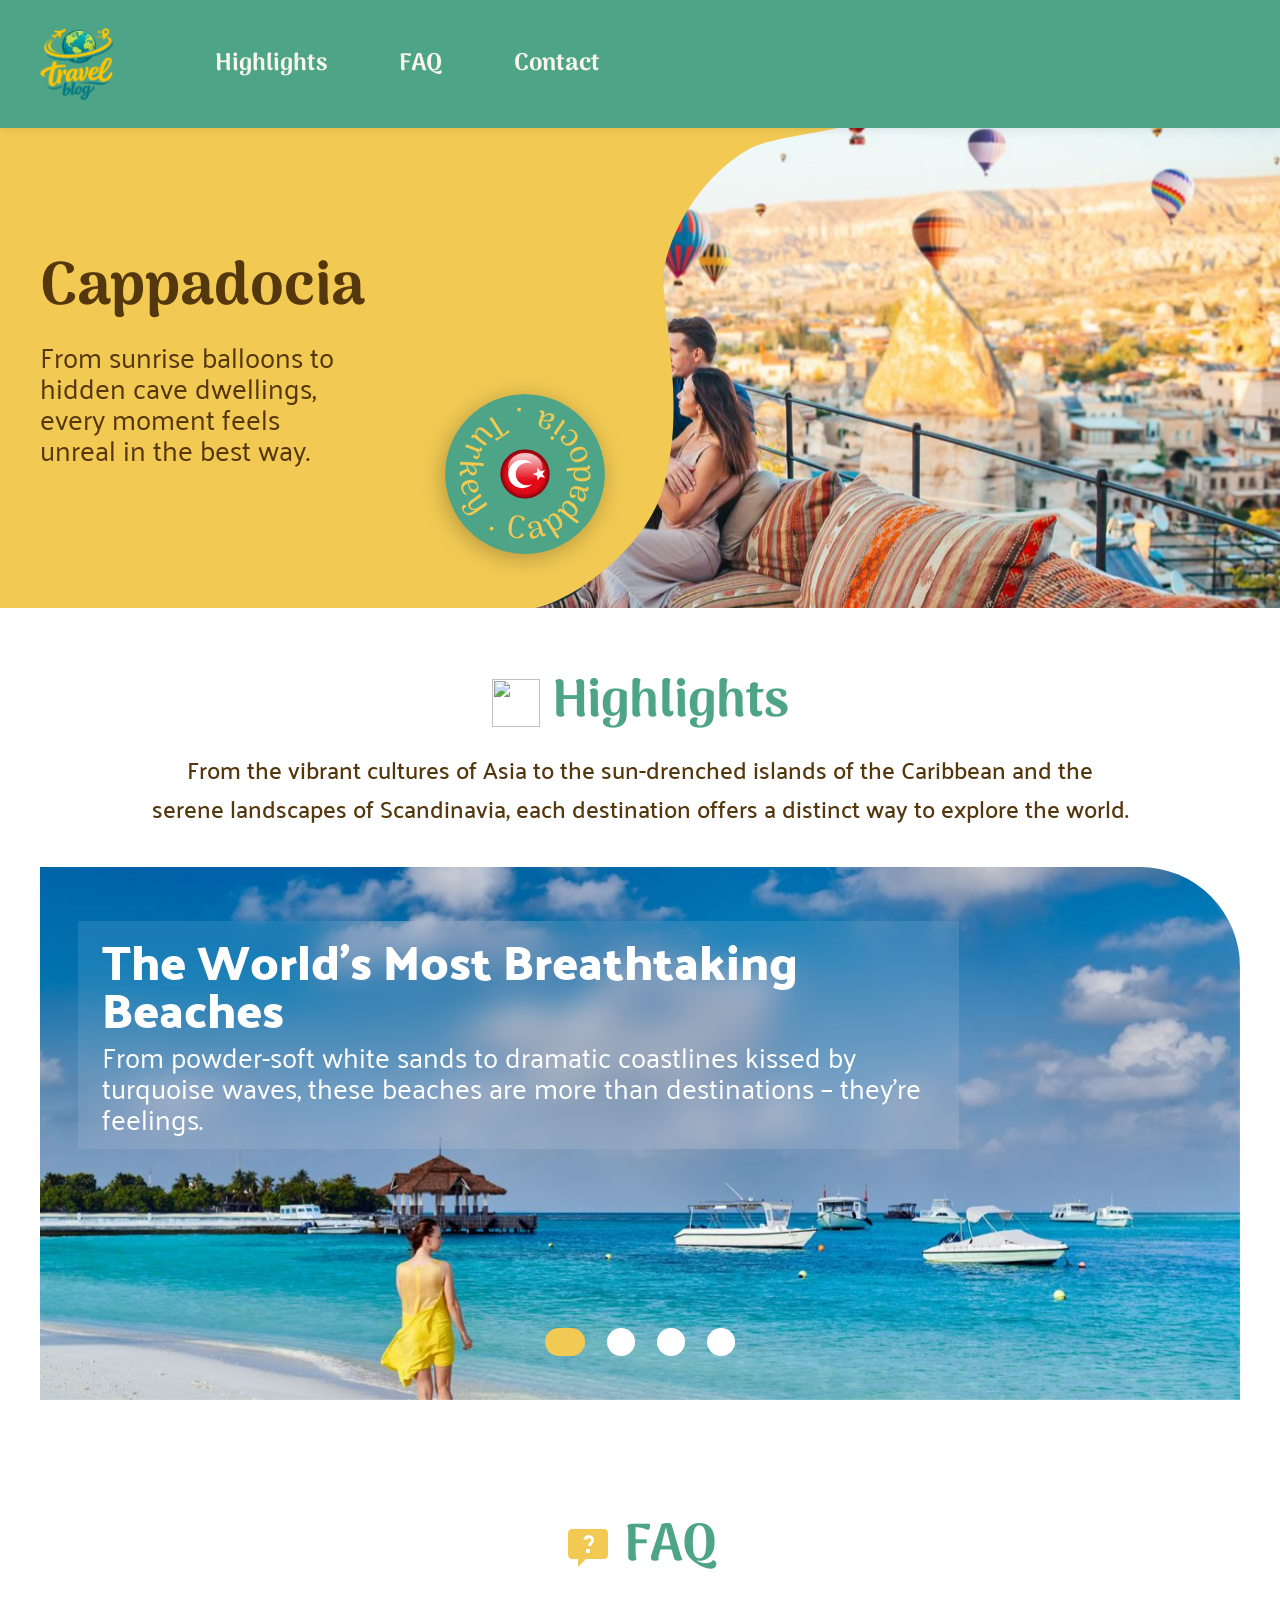
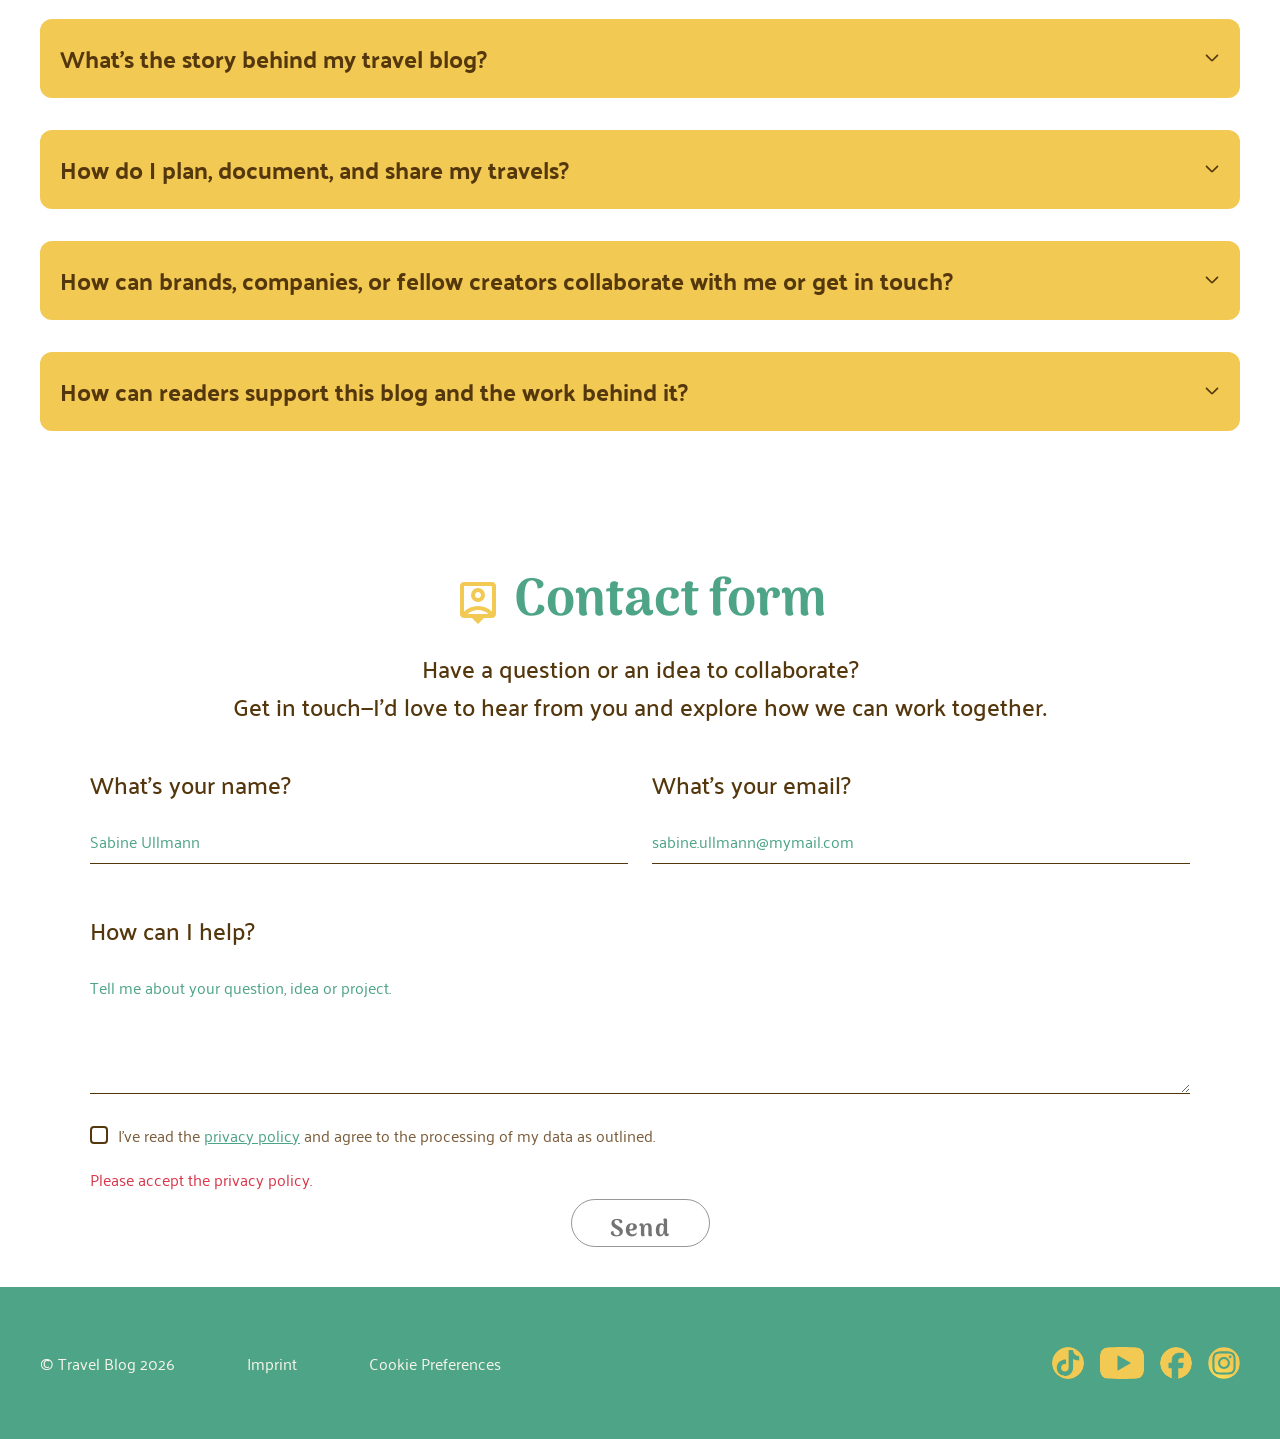
==== commit 59f16803: "fix: replace all Lorem ipsum text with real article text" ====
--- a/index.html
+++ b/index.html
@@ -53,7 +53,8 @@
 
       <!-- Rundes Medaillon Cappadocia · Turkey -->
       <div class="hero-badge" aria-hidden="true">
-        <img src="assets/icons/badge-cappadocia.svg" alt="" class="badge-ring">
+        <img src="assets/icons/badge-ring.svg" alt="" class="badge-ring">
+        <img src="assets/icons/badge-flag.svg" alt="" class="badge-flag">
       </div>
 
     </section>
@@ -161,7 +162,7 @@
         </div>
         <div class="form-group">
           <label for="message">How can I help?</label>
-          <textarea id="message" name="message" rows="4" placeholder="Your message goes here. Egestas a enim vestibulum malesuada. Ante in commodo porta scelerisque turpis gravida semper. Lorem ipsum dolor sit amet consectetur." required></textarea>
+          <textarea id="message" name="message" rows="4" placeholder="Tell me about your question, idea or project." required></textarea>
         </div>
         <div class="form-checkbox">
           <input type="checkbox" id="privacy" name="privacy" required>
--- a/style.css
+++ b/style.css
@@ -468,17 +468,18 @@
   .slide-overlay p {
     font-size: 5.9701cqw;            /* 20px */
   }
+  /* Punkte kleiner als im Figma-Wert (28px), damit sie im Verhältnis zu Überschrift und Text nicht riesig wirken */
   .carousel-dots {
-    bottom: 8.6567cqw;               /* 29px */
-    gap: 6.5672cqw;                  /* 22px */
+    bottom: 5.9701cqw;               /* 20px */
+    gap: 3.5821cqw;                  /* 12px */
   }
   .dot {
-    width: 8.3582cqw;                /* 28px */
-    height: 8.3582cqw;
+    width: 4.7761cqw;                /* 16px */
+    height: 4.7761cqw;
   }
   .dot.active {
-    width: 11.9403cqw;               /* 40px */
-    border-radius: 4.1791cqw;
+    width: 7.1642cqw;                /* 24px */
+    border-radius: 2.3881cqw;
   }
 }
 
@@ -820,10 +821,16 @@
   box-shadow: 0 4px 8px rgba(0,0,0,0.15);
 }
 
-@media (max-width: 600px) {
+@media (max-width: 768px) {
   .footer-inner {
     align-items: flex-end;
     text-align: left;
+    gap: 12px;
+  }
+  /* Etwas engere Icons, damit Copyright und Social-Icons auch auf schmalen Handys
+     (ab ca. 345px) in einer Reihe nebeneinander stehen und nicht untereinander */
+  .footer-social {
+    gap: 8px;
   }
   .footer-left {
     flex-direction: column;
@@ -871,9 +878,10 @@
   transition: background var(--transition);
 }
 
-.bottom-nav-item svg {
-  width: 26px;
-  height: 26px;
+.bottom-nav-item svg,
+.bottom-nav-item img {
+  width: 32px;    /* Figma mobil: Icons ca. 32px (vorher 24px) */
+  height: 32px;
 }
 
 .bottom-nav-item.active,
@@ -909,6 +917,19 @@
   .header-inner {
     justify-content: center;
   }
+  /* Kopfzeile mobil wie in Figma (ca. 70px statt 128px) */
+  :root {
+    --header-height: 70px;
+  }
+  .logo-img {
+    height: 56px;
+  }
+}
+
+/* Beim Springen zu einem Abschnitt (Menü unten auf Mobil) liegt die Überschrift
+   nicht unter der fixierten Kopfzeile */
+html {
+  scroll-padding-top: var(--header-height);
 }
 
 
@@ -1013,9 +1034,17 @@
   margin-top: 14px;
 }
 
+/* LinkedIn und WhatsApp sind Schrift und werden als Text gesetzt (nicht als Bild),
+   beide mit exakt gleicher Größe und Schriftart */
 .author-linkedin,
 .author-whatsapp {
   display: inline-block;
+  font-family: 'Palanquin', sans-serif;
+  font-weight: 700;
+  font-size: 1rem;
+  line-height: 1.5;
+  color: var(--teal);
+  text-decoration: none;
   opacity: 0.85;
   transition: opacity var(--transition);
 }
@@ -1023,11 +1052,13 @@
 .author-linkedin:hover,
 .author-whatsapp:hover {
   opacity: 1;
+  text-decoration: underline;
 }
 
 .article-carousel-section {
   padding: 40px 20px 60px;
   text-align: center;
+  overflow-x: clip;   /* Die äußeren Karten ragten rechts über den Bildschirm und erzeugten seitliches Scrollen */
 }
 
 .article-section-title {
@@ -1328,28 +1359,41 @@
   background: rgba(78, 164, 135, 0.2);
   border-radius: 30px;
   padding: 24px 28px;
-  margin: 40px 0;
+  margin: 90px 0 40px;   /* Platz für den Reiter, der über der Ecke sitzt */
   position: relative;
 }
 
+/* Wie in Figma: Der Reiter "Pro tipps" sitzt auf der linken oberen Ecke des Kastens
+   (196 x 66px, 13,67° gedreht) und ragt links und oben aus dem Kasten heraus */
 .pro-tips-label {
-  display: inline-flex;
+  position: absolute;
+  top: -65px;
+  /* 47px wie in Figma, aber nie aus dem Bildschirm heraus (die Drehung schiebt die obere Kante ca. 16px nach links) */
+  left: calc(-1 * min(47px, max(var(--gutter), (100vw - 1200px) / 2) - 20px));
+  display: flex;
   align-items: center;
-  gap: 6px;
+  justify-content: flex-start;
+  gap: 14px;
+  box-sizing: border-box;
+  width: 196px;
+  height: 66px;
+  padding: 0 15px 0 14px;
   background: var(--teal);
   color: var(--yellow);
   font-family: 'Palanquin', sans-serif;
   font-weight: 700;
   font-size: 1.75rem;
-  padding: 10px 16px;
+  line-height: 1.2;
   border-radius: 10px;
-  margin-bottom: 16px;
   transform: rotate(-13.67deg);
-}
-
-.pro-tips-label svg {
-  width: 22px;
-  height: 22px;
+  transform-origin: 0 100%;
+  white-space: nowrap;
+}
+
+.pro-tips-label svg,
+.pro-tips-label img {
+  width: 40px;
+  height: 40px;
   flex-shrink: 0;
 }
 
@@ -1359,6 +1403,27 @@
   font-size: 1.5rem;
   line-height: 1.2;
 }
+
+@media (max-width: 768px) {
+  .pro-tips {
+    margin-top: 72px;
+  }
+  .pro-tips-label {
+    top: -48px;
+    left: -2px;
+    width: 156px;
+    height: 52px;
+    gap: 10px;
+    padding: 0 10px;
+    font-size: 1.375rem;   /* 22px */
+  }
+  .pro-tips-label svg,
+  .pro-tips-label img {
+    width: 32px;
+    height: 32px;
+  }
+}
+
 
 .pro-tips li {
   margin-bottom: 8px;
@@ -1624,16 +1689,19 @@
 
 .hero-badge svg,
 .hero-badge img {
+  position: absolute;
+  inset: 0;
   width: 100%;
   height: 100%;
   display: block;
   border-radius: 50%;
 }
 
-/* Rotierender Textring um das Medaillon */
+/* Wie im Figma-Prototyp: nur der Textring dreht sich (im Uhrzeigersinn, ca. 12 s pro Umdrehung),
+   die Flagge in der Mitte bleibt stehen */
 .badge-ring {
   transform-origin: 50% 50%;
-  animation: badgeRingSpin 14s linear infinite;
+  animation: badgeRingSpin 12s linear infinite;
 }
 
 /* ===== Eintritts-Animationen ===== */
@@ -1708,7 +1776,9 @@
   .hero-badge {
     width: 120px;
     height: 120px;
-    left: 78%;
+    /* gleiche Position wie auf dem Desktop (505px), aber nie aus dem Bild heraus:
+       so springt das Medaillon beim Wechsel zwischen Desktop und Mobil nicht zur Seite */
+    left: min(505px, calc(100% - 90px));
     top: calc(100% - 84px);
   }
 }
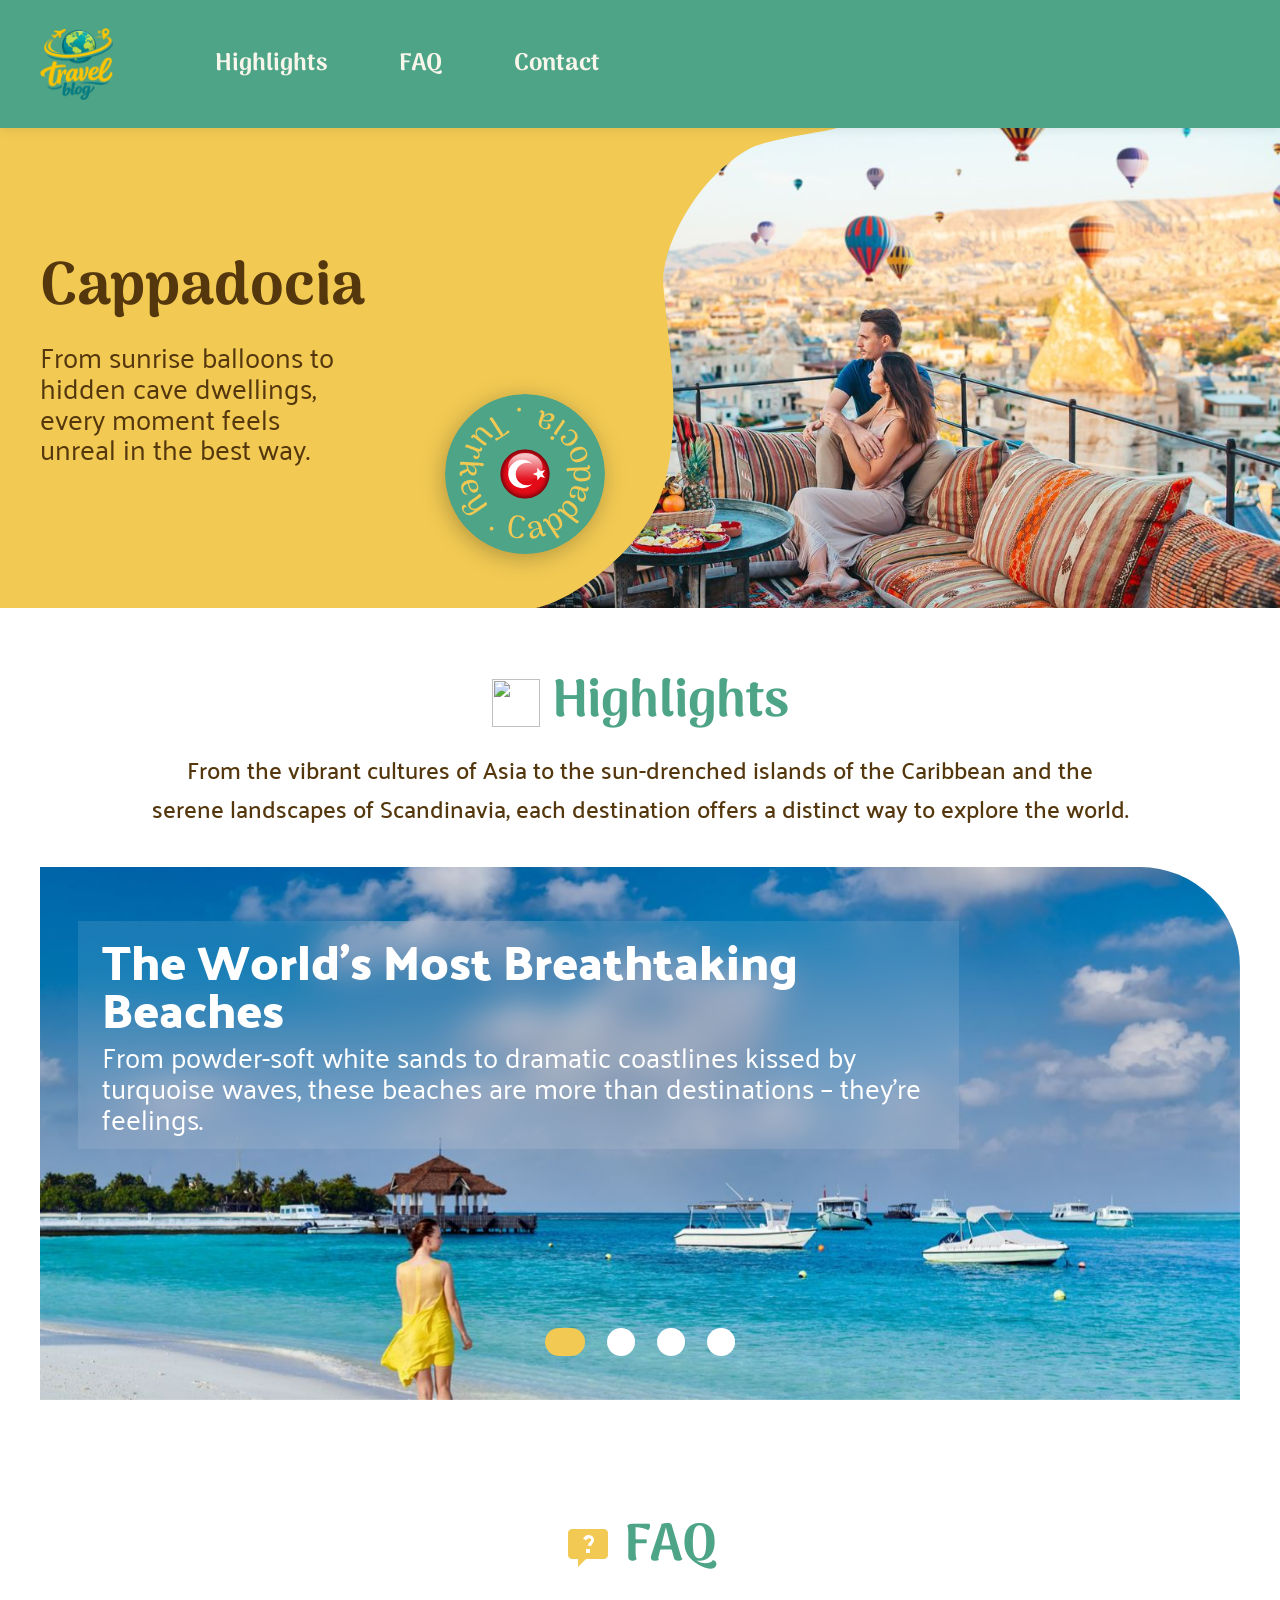
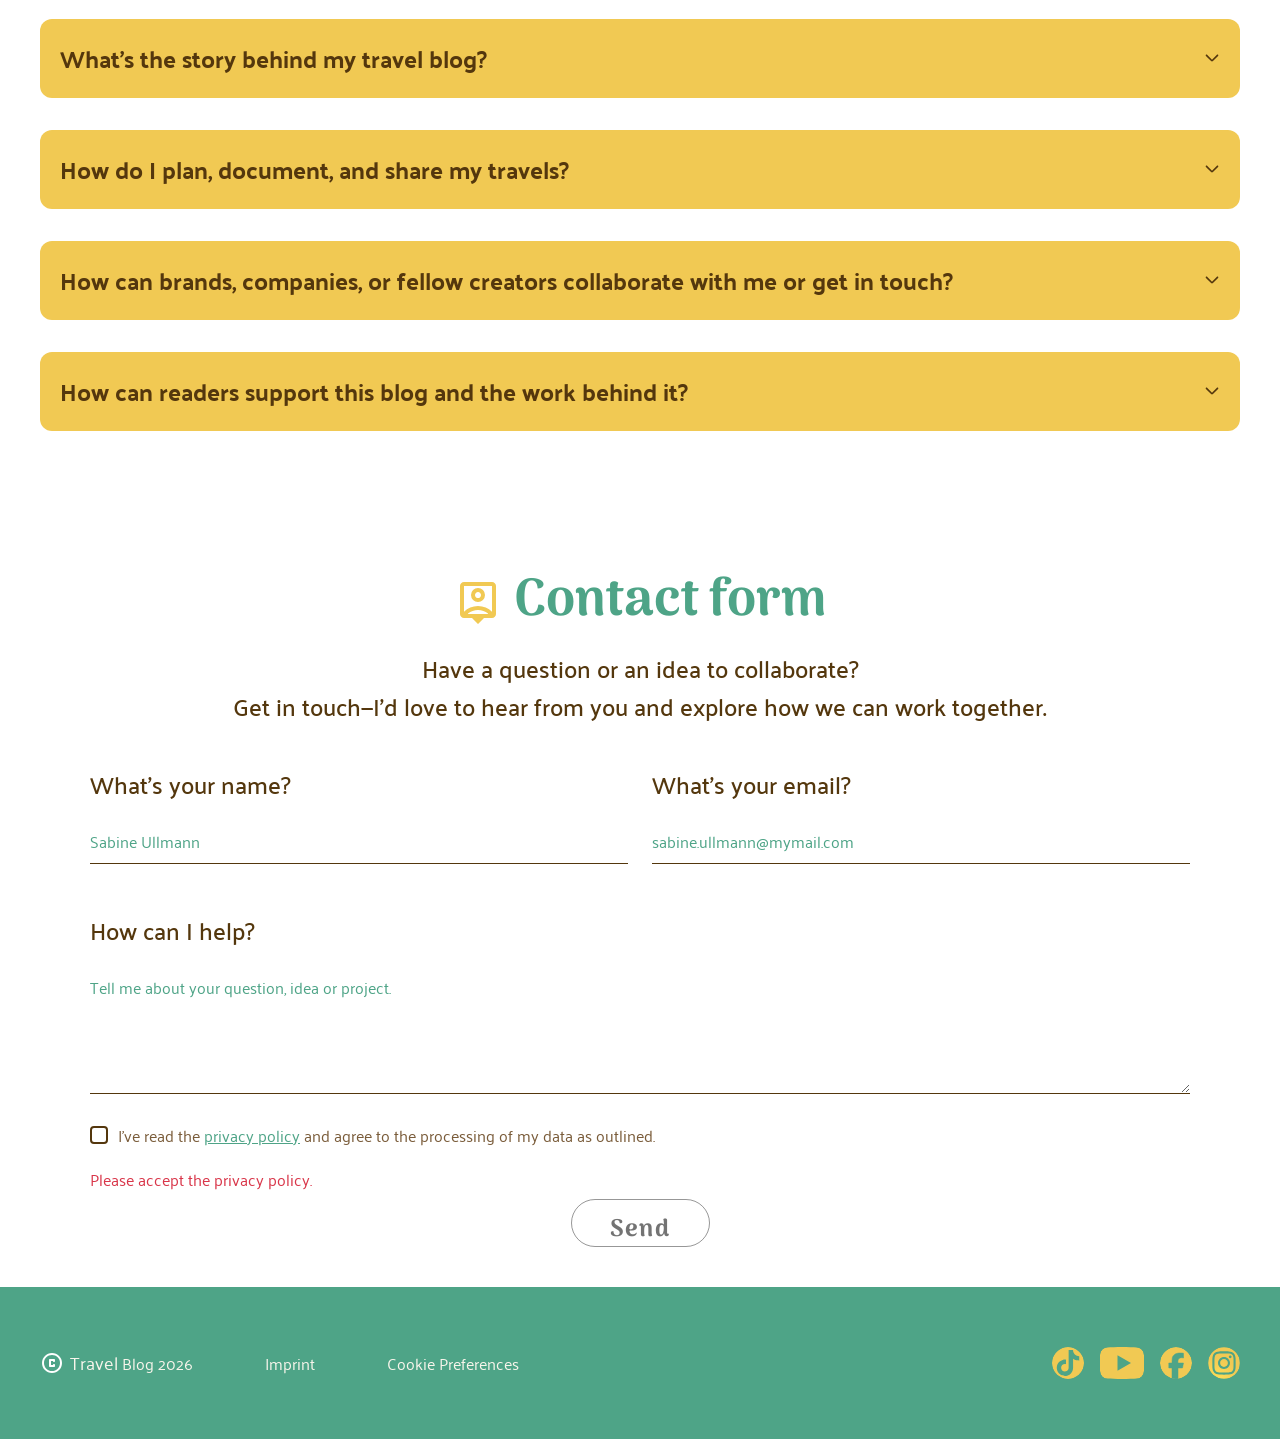
==== commit c88b0355: "Footer, share button, author links, mobile carousel: match Figma" ====
--- a/index.html
+++ b/index.html
@@ -181,7 +181,7 @@
       <div class="footer-left">
         <span>Imprint</span>
         <span>Cookie Preferences</span>
-        <span class="footer-copyright">© Travel Blog 2026</span>
+        <span class="footer-copyright"><img src="assets/icons/copyright.svg" alt="" class="copyright-icon" width="24" height="24"><span><span class="copyright-brand">Travel</span> Blog 2026</span></span>
       </div>
       <div class="footer-social">
         <a href="#" aria-label="TikTok" class="social-icon">
--- a/style.css
+++ b/style.css
@@ -777,6 +777,17 @@
 
 .footer-copyright {
   order: -1;
+  display: inline-flex;
+  align-items: center;
+  gap: 6px;                      /* Figma: Kreis-Icon + Text */
+}
+.copyright-icon {
+  width: 24px;
+  height: 24px;
+  flex: none;
+}
+.copyright-brand {
+  font-size: 1.125rem;           /* Figma: "Travel" größer als "Blog 2026" */
 }
 
 .footer-left a:hover {
@@ -1029,30 +1040,44 @@
 
 .author-links {
   display: flex;
+  align-items: center;
   justify-content: center;
-  gap: 16px;
+  gap: 12px;
   margin-top: 14px;
 }
 
+.author-share-icon {
+  width: 32px;
+  height: 32px;
+  flex: none;
+  display: block;
+}
+
+.author-link-list {
+  display: flex;
+  flex-direction: column;
+  align-items: flex-start;
+  gap: 8px;
+}
+
 /* LinkedIn und WhatsApp sind Schrift und werden als Text gesetzt (nicht als Bild),
-   beide mit exakt gleicher Größe und Schriftart */
+   beide mit exakt gleicher Größe und Schriftart, unterstrichen wie in Figma */
 .author-linkedin,
 .author-whatsapp {
   display: inline-block;
   font-family: 'Palanquin', sans-serif;
   font-weight: 700;
-  font-size: 1rem;
-  line-height: 1.5;
+  font-size: 1.125rem;
+  line-height: 1.2;
   color: var(--teal);
-  text-decoration: none;
-  opacity: 0.85;
+  text-decoration: underline;
+  text-underline-offset: 3px;
   transition: opacity var(--transition);
 }
 
 .author-linkedin:hover,
 .author-whatsapp:hover {
-  opacity: 1;
-  text-decoration: underline;
+  opacity: 0.75;
 }
 
 .article-carousel-section {
@@ -1451,14 +1476,22 @@
   font-family: 'Arima', serif;
   font-size: 1.5rem;
   font-weight: 700;
-  padding: 12px 32px;
+  height: 48px;
+  padding: 0 28px 0 24px;
   border-radius: 40px;
   cursor: pointer;
   transition: all 0.15s ease;
   display: inline-flex;
   align-items: center;
   justify-content: center;
-  gap: 4px;
+  gap: 8px;
+}
+
+.btn-share-icon {
+  width: 32px;
+  height: 32px;
+  flex: none;
+  display: block;
 }
 
 .share-btn-wrap {
@@ -1554,26 +1587,34 @@
     z-index: 5;
   }
   .dest-card.pos-1 {
-    transform: translateX(186px) rotate(0deg);
+    transform: translateX(-186px) rotate(0deg);   /* links angeschnitten */
     z-index: 4;
   }
   .dest-card.pos-3 {
-    transform: translateX(246px) rotate(0deg);
-    z-index: 3;
+    transform: translateX(186px) rotate(0deg);    /* rechts angeschnitten */
+    z-index: 4;
   }
   .dest-card.pos-0 {
+    transform: translateX(-276px) rotate(0deg);
+    z-index: 2;
+  }
+  .dest-card.pos-4 {
     transform: translateX(276px) rotate(0deg);
     z-index: 2;
   }
-  .dest-card.pos-4 {
-    transform: translateX(309px) rotate(0deg);
-    z-index: 1;
-  }
-}
-
-/* ===== Startseiten-Hero ===== */
+}
+
+/* ===== Startseiten-Hero =====
+   Ablauf wie im Figma-Prototyp (Gesamtdauer ca. 3,4 s):
+   1. Ganze Fläche ist gelb, der Titel steigt von unten auf (in der Mitte)
+   2. Der Untertext blendet ein
+   3. Die gelbe Fläche schiebt sich nach links, das Foto wird sichtbar,
+      der Text wandert gleichzeitig auf die linke Inhaltslinie
+   4. Das Medaillon steigt von unten auf und setzt sich auf die Kurve */
 .hero-figma {
-  --hero-left: max(var(--gutter), calc((100% - 1200px) / 2));   /* eine Linie für Text UND Medaillon */
+  container-type: inline-size;                               /* cqw = Breite des Heroes */
+  --hero-left: max(var(--gutter), calc((100cqw - 1200px) / 2));   /* eine Linie für Text UND Medaillon */
+  --hero-shift: max(0px, calc(50cqw - var(--hero-left) - 160px)); /* Startposition des Texts: Mitte */
   position: relative;
   width: 100%;
   height: 515px;
@@ -1582,20 +1623,23 @@
   background: var(--yellow);
 }
 
-/* Ebene 1: Hintergrundfoto */
+/* Ebene 1: Hintergrundfoto (liegt von Anfang an unter der gelben Fläche).
+   Position wie im Figma-Export (hero_web.svg, 1440 px): Foto beginnt bei x = 290 px, ist 1253 px breit,
+   ragt 103 px über den rechten Rand und ist so verschoben, dass das Paar rechts neben der Kurve sitzt. */
 .hero-photo {
   position: absolute;
-  inset: 0;
-  width: 100%;
+  top: 0;
   height: 100%;
+  --photo-left: max(290px, calc((100cqw - 1200px) / 2 - 300px));
+  left: var(--photo-left);
+  width: calc(100cqw - var(--photo-left) + 103px);
   object-fit: cover;
+  object-position: 50% calc(55.6% + (100cqw - 1440px) * 0.01);
   z-index: 1;
-  opacity: 0;
-  transform: scale(1.06);
-  animation: heroPhotoIn 1s ease-out 0.5s forwards;
-}
-
-/* Ebene 2: Gelbe Wellenform */
+}
+
+/* Ebene 2: Gelbe Fläche mit Wellenkante. Der Schatten füllt links von der Fläche alles gelb,
+   so bleibt beim Verschieben nach links keine Lücke. */
 .hero-wave {
   position: absolute;
   left: 0;
@@ -1605,10 +1649,11 @@
   max-width: 950px;
   height: 100%;
   z-index: 2;
-  transform-origin: 0% 0%;
-  animation: heroWaveIn 0.9s cubic-bezier(0.22, 1, 0.36, 1) 0.5s both;
   overflow: hidden;
   pointer-events: none;
+  box-shadow: -2000px 0 0 2000px #F1C953;
+  will-change: transform;
+  animation: heroWaveSlide 1.1s cubic-bezier(0.65, 0, 0.35, 1) 1.7s both;
 }
 
 .hero-wave svg {
@@ -1641,15 +1686,15 @@
   }
 }
 
-/* Ebene 3: Text */
+/* Ebene 3: Text. Der Block startet in der Mitte und wandert zur linken Inhaltslinie. */
 .hero-content {
   position: absolute;
   left: var(--hero-left);   /* gleiche Linie wie Logo und Inhalt */
   top: 26.14%;
   z-index: 3;
   max-width: 320px;
-  opacity: 0;
-  animation: heroContentIn 0.5s ease-out 0.05s forwards;
+  will-change: transform;
+  animation: heroTextShift 1.1s cubic-bezier(0.65, 0, 0.35, 1) 1.7s both;
 }
 
 .hero-content h1 {
@@ -1658,6 +1703,7 @@
   margin-bottom: 16px;
   line-height: 1.2;
   white-space: nowrap;
+  animation: heroRise 0.8s cubic-bezier(0.22, 1, 0.36, 1) 0.2s both;
 }
 
 .hero-content p {
@@ -1667,6 +1713,7 @@
   max-width: clamp(230px, 29vw, 345px);
   overflow-wrap: break-word;
   word-break: break-word;
+  animation: heroFade 0.7s ease-out 0.9s both;
 }
 
 .hero-lead-mobile {
@@ -1682,8 +1729,8 @@
   height: 160px;
   z-index: 4;
   opacity: 0;
-  transform: translate(-50%, -50%) scale(0.4) rotate(-25deg);
-  animation: heroBadgeIn 0.6s cubic-bezier(0.34, 1.56, 0.64, 1) 1.3s forwards;
+  transform: translate(-50%, calc(-50% + 260px)) scale(0.6) rotate(-40deg);
+  animation: heroBadgeRise 0.9s cubic-bezier(0.34, 1.36, 0.64, 1) 2.5s forwards;
   filter: drop-shadow(-2px 4px 10.8px rgba(0, 0, 0, 0.25));
 }
 
@@ -1705,22 +1752,30 @@
 }
 
 /* ===== Eintritts-Animationen ===== */
-@keyframes heroWaveIn {
-  0%   { transform: scaleX(2.6); }
-  100% { transform: scaleX(1); }
-}
-
-@keyframes heroPhotoIn {
-  to { opacity: 1; transform: scale(1); }
-}
-
-@keyframes heroContentIn {
-  from { opacity: 0; transform: translateY(18px); }
+@keyframes heroWaveSlide {
+  from { transform: translateX(100cqw); }
+  to   { transform: translateX(0); }
+}
+
+@keyframes heroTextShift {
+  from { transform: translateX(var(--hero-shift)); }
+  to   { transform: translateX(0); }
+}
+
+@keyframes heroRise {
+  from { opacity: 0; transform: translateY(46px); }
   to   { opacity: 1; transform: translateY(0); }
 }
 
-@keyframes heroBadgeIn {
-  to { opacity: 1; transform: translate(-50%, -50%) scale(1) rotate(0deg); }
+@keyframes heroFade {
+  from { opacity: 0; }
+  to   { opacity: 1; }
+}
+
+@keyframes heroBadgeRise {
+  0%   { opacity: 0; }
+  25%  { opacity: 1; }
+  100% { opacity: 1; transform: translate(-50%, -50%) scale(1) rotate(0deg); }
 }
 
 @keyframes badgeRingSpin {
@@ -1728,12 +1783,14 @@
   to   { transform: rotate(360deg); }
 }
 
-/* Reduzierte Bewegung */
+/* Reduzierte Bewegung: sofort der Endzustand */
 @media (prefers-reduced-motion: reduce) {
-  .hero-photo, .hero-wave, .hero-content, .hero-badge {
+  .hero-wave, .hero-content, .hero-content h1, .hero-content p, .hero-badge {
     animation: none !important;
-    opacity: 1 !important;
-    transform: none !important;
+  }
+  .hero-badge {
+    opacity: 1;
+    transform: translate(-50%, -50%);
   }
   .badge-ring {
     animation: none !important;
@@ -1744,6 +1801,7 @@
 @media (max-width: 768px) {
   .hero-figma {
     height: 515px;
+    --hero-shift: max(0px, calc(50cqw - var(--gutter) - 115px));
   }
   /* Gelbe Fläche immer breit genug, damit der Text komplett darauf liegt
      (Text: 24px Abstand + max. 230px Breite; die Kurve liegt bei ca. 79 % der Wellenbreite) */
@@ -1771,6 +1829,11 @@
   }
   .hero-lead-mobile {
     display: block;
+  }
+  .hero-photo {
+    --photo-left: 0px;
+    width: 100cqw;
+    object-position: 27% 62%;
   }
   /* Medaillon bleibt komplett im Bild (wurde unten abgeschnitten) */
   .hero-badge {
@@ -1780,6 +1843,7 @@
        so springt das Medaillon beim Wechsel zwischen Desktop und Mobil nicht zur Seite */
     left: min(505px, calc(100% - 90px));
     top: calc(100% - 84px);
+    transform: translate(-50%, calc(-50% + 200px)) scale(0.6) rotate(-40deg);
   }
 }
 
@@ -1941,8 +2005,8 @@
     font-size: 1.05rem;
   }
   .btn-share {
-    font-size: 1rem;
-    padding: 14px 36px;
+    font-size: 1.25rem;
+    padding: 0 24px 0 20px;
   }
 }
 
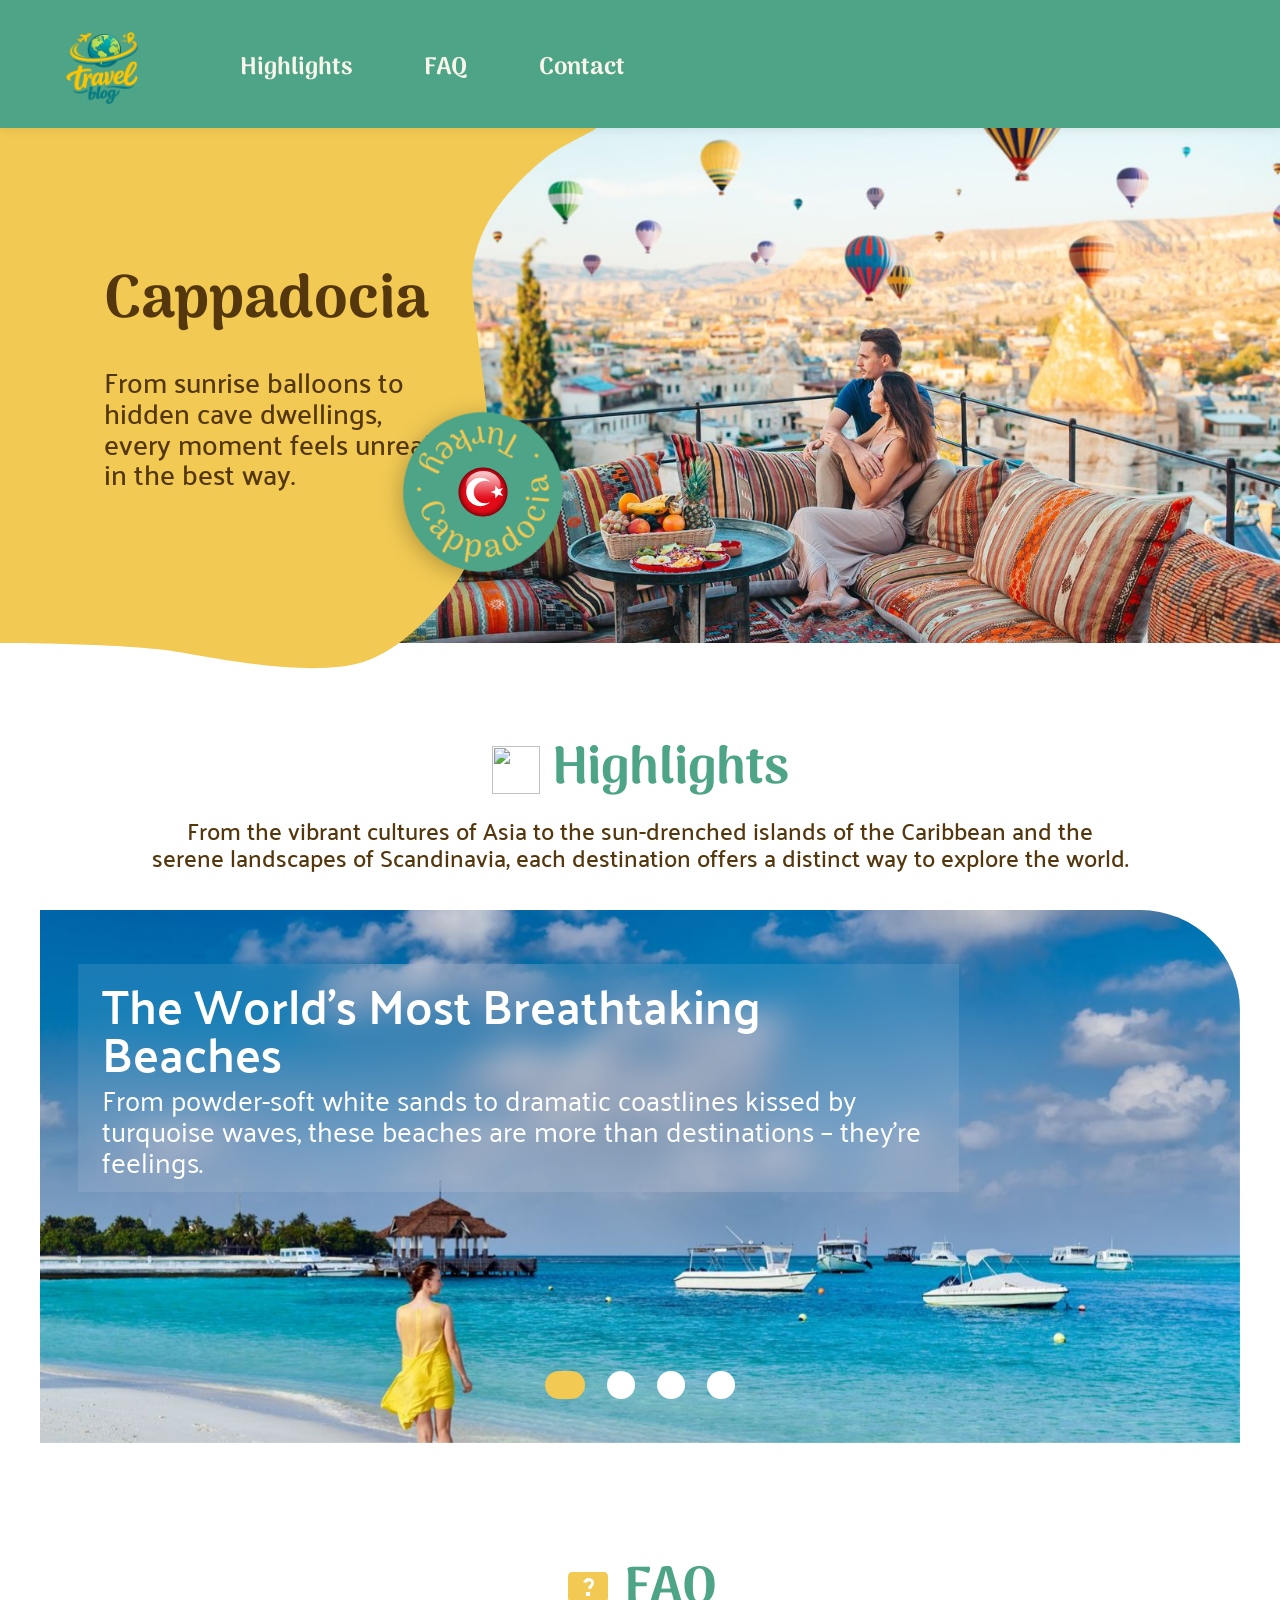
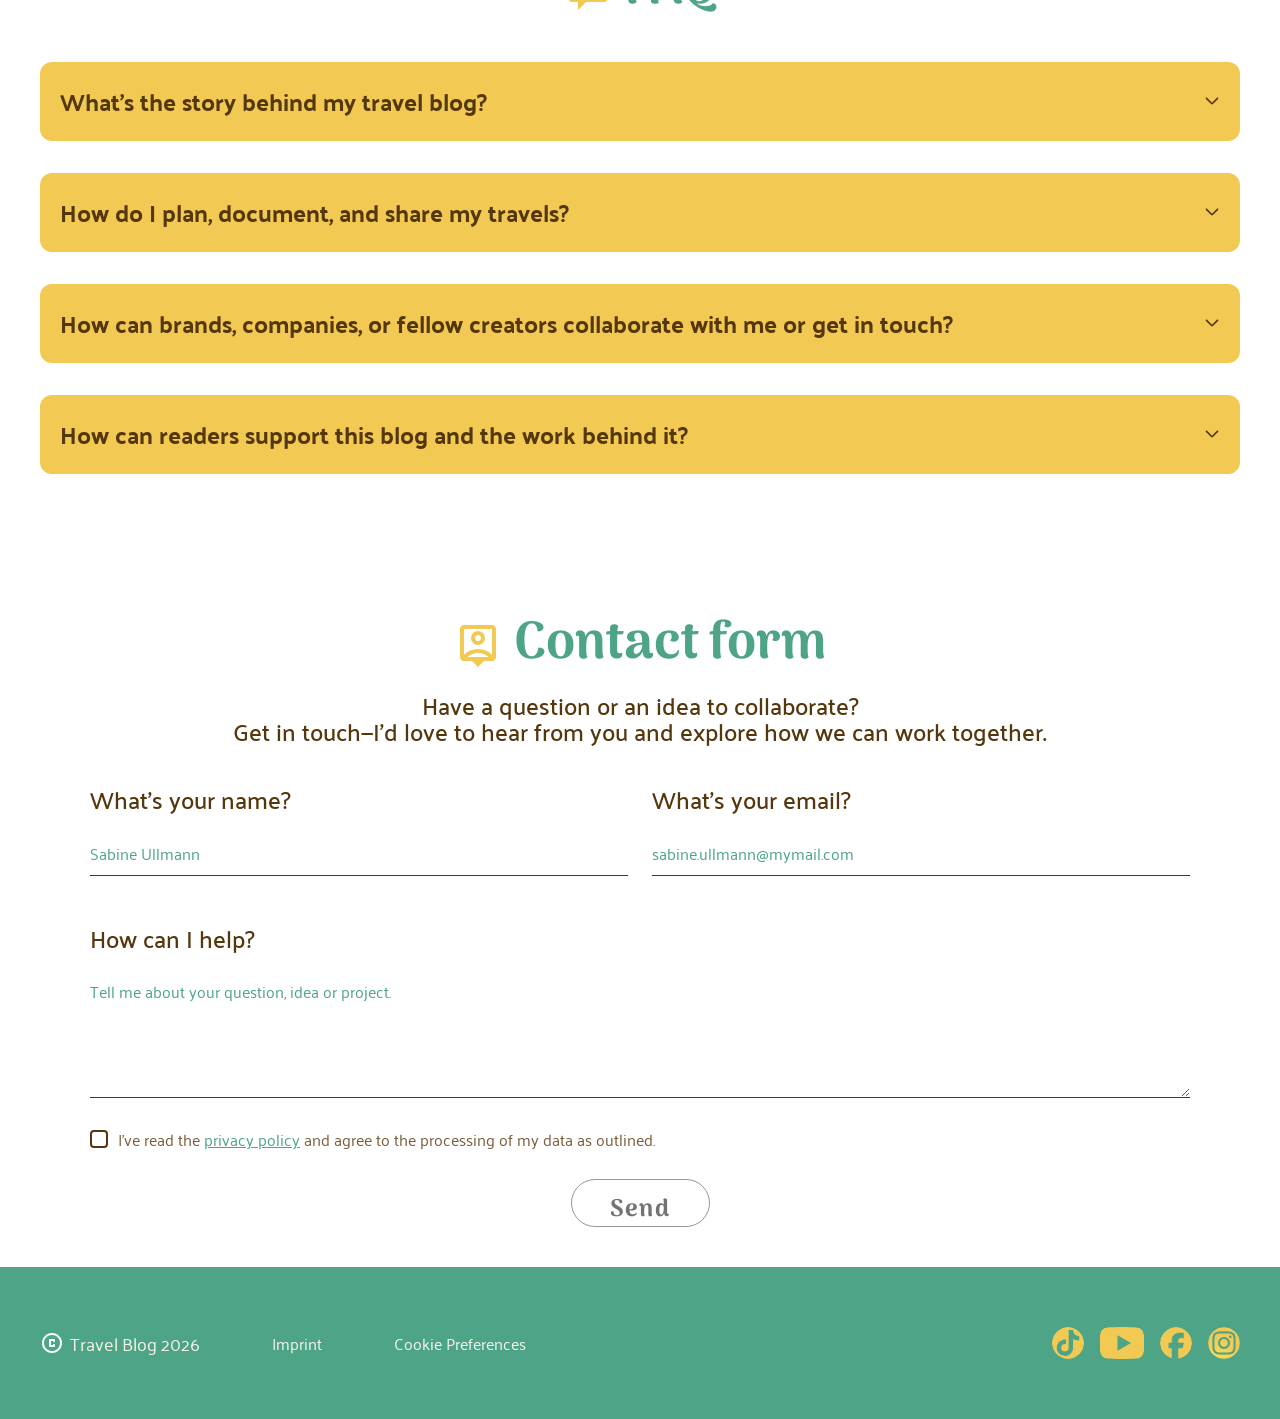
==== commit bddd9bd0: "Header and footer positions like Figma (logo 146/246px, wider footer on big screens)" ====
--- a/index.html
+++ b/index.html
@@ -39,7 +39,12 @@
 
       <!-- Gelbe Wellenform -->
       <div class="hero-wave" aria-hidden="true">
-        <svg viewBox="0 0 950 515" preserveAspectRatio="none" xmlns="http://www.w3.org/2000/svg">
+        <!-- Desktop/Tablet: Figma "Vector 16" (647 x 540px) mit geschwungener Unterkante -->
+        <svg class="wave-desktop" viewBox="0 0 647 547" preserveAspectRatio="none" xmlns="http://www.w3.org/2000/svg">
+          <path d="M523.5 393C511.09 455.002 444 519.5 394 534C344 548.5 253.5 534 197 524.5C140.5 515 0 515 0 515V0H603.729H647C644.226 2.88368 605.827 19.0303 591.5 30C547.524 63.6702 505.5 106.5 513.067 169C525.464 271.399 539.213 314.5 523.5 393Z" fill="#F1C953"/>
+        </svg>
+        <!-- Mobil -->
+        <svg class="wave-mobile" viewBox="0 0 950 515" preserveAspectRatio="none" xmlns="http://www.w3.org/2000/svg">
           <path d="M603.5 515H0V0H879H942C937.961 2.88368 865.371 11.0301 844.511 21.9998C780.485 55.6701 743.92 131.9 747 169C752.895 240.001 769.877 307.5 747 386C728.931 448.002 651 504.5 603.5 515Z" fill="#F1C953"/>
         </svg>
       </div>
--- a/style.css
+++ b/style.css
@@ -450,7 +450,12 @@
   .section-header h2 {
     font-size: 2rem;
   }
-  /* Mobile-Frame laut Figma: 335 x 533 (100cqw = 335px) */
+}
+
+/* Handy (bis 480px): hohes Mobile-Format laut Figma 335 x 533 (100cqw = 335px).
+   Darüber (große Handys, Tablet, z. B. iPad mini mit 768px) wäre diese Karte 900 bis über 1100px hoch
+   und größer als der Bildschirm. */
+@media (max-width: 480px) {
   .carousel {
     aspect-ratio: 335 / 533;
     border-radius: 0 29.85cqw 0 0;   /* 100 / 335 */
@@ -480,6 +485,35 @@
   .dot.active {
     width: 7.1642cqw;                /* 24px */
     border-radius: 2.3881cqw;
+  }
+}
+
+/* Große Handys und Tablet (481-768px): breites Format, Höhe passt auf den Bildschirm, Text bleibt gut lesbar */
+@media (min-width: 481px) and (max-width: 768px) {
+  .carousel {
+    aspect-ratio: 3 / 2;
+    border-radius: 0 13cqw 0 0;
+  }
+  .slide-overlay {
+    width: 80cqw;
+    top: 6cqw;
+  }
+  .slide-overlay h3 {
+    font-size: max(1.5rem, 4.4cqw);
+  }
+  .slide-overlay p {
+    font-size: max(1rem, 2.6cqw);
+  }
+  .carousel-dots {
+    bottom: 4cqw;
+  }
+  .dot {
+    width: 2.6cqw;
+    height: 2.6cqw;
+  }
+  .dot.active {
+    width: 3.8cqw;
+    border-radius: 1.9cqw;
   }
 }
 
@@ -1613,14 +1647,22 @@
    4. Das Medaillon steigt von unten auf und setzt sich auf die Kurve */
 .hero-figma {
   container-type: inline-size;                               /* cqw = Breite des Heroes */
-  --hero-left: max(var(--gutter), calc((100cqw - 1200px) / 2));   /* eine Linie für Text UND Medaillon */
-  --hero-shift: max(0px, calc(50cqw - var(--hero-left) - 160px)); /* Startposition des Texts: Mitte */
+  /* Figma "hero web": Rahmen 1440 x 547px, auf größeren Bildschirmen mittig */
+  --frame-left: max(0px, calc((100cqw - 1440px) / 2));
+  /* Text links: 104px (7,22 % von 1440), auf schmaleren Bildschirmen weniger, mindestens der Seitenrand */
+  --hero-pad: clamp(var(--gutter), calc(100cqw - 1096px), 104px);
+  --hero-left: calc(var(--frame-left) + var(--hero-pad));
+  /* Breite der gelben Fläche: Figma 647px, auf schmaleren Bildschirmen kleiner, aber immer breit genug für den Text */
+  --wave-w: max(calc((var(--hero-pad) + 369px) * 1.261), min(647px, 44.93cqw));
+  --hero-shift: max(0px, calc(50cqw - var(--hero-left) - 172px)); /* Startposition des Texts: Mitte */
   position: relative;
   width: 100%;
-  height: 515px;
+  height: 547px;                                             /* Figma: 515px Foto + gelbe Welle ragt unten heraus */
+  min-height: 0;                                             /* überschreibt die allgemeine .hero-Regel (max-height: 480px hat die Welle unten abgeschnitten) */
+  max-height: none;
   margin: 0;
   overflow: hidden;
-  background: var(--yellow);
+  background: #FFFFFF;
 }
 
 /* Ebene 1: Hintergrundfoto (liegt von Anfang an unter der gelben Fläche).
@@ -1629,7 +1671,7 @@
 .hero-photo {
   position: absolute;
   top: 0;
-  height: 100%;
+  height: 515px;
   --photo-left: max(290px, calc((100cqw - 1200px) / 2 - 300px));
   left: var(--photo-left);
   width: calc(100cqw - var(--photo-left) + 103px);
@@ -1638,22 +1680,30 @@
   z-index: 1;
 }
 
-/* Ebene 2: Gelbe Fläche mit Wellenkante. Der Schatten füllt links von der Fläche alles gelb,
-   so bleibt beim Verschieben nach links keine Lücke. */
+/* Ebene 2: Gelbe Fläche mit Wellenkante (Figma "Vector 16": 647 x 540px).
+   Die Form ist unten 25px höher als das Foto und hat dort die geschwungene Unterkante.
+   Das ::before füllt links von der Fläche alles gelb (bis zur Höhe des Fotos), so bleibt beim Verschieben
+   und auf sehr breiten Bildschirmen keine Lücke. */
 .hero-wave {
   position: absolute;
-  left: 0;
+  left: var(--frame-left);
   top: 0;
-  width: 65.9%;
-  min-width: 420px;
-  max-width: 950px;
-  height: 100%;
+  width: var(--wave-w);
+  height: 547px;
   z-index: 2;
-  overflow: hidden;
   pointer-events: none;
-  box-shadow: -2000px 0 0 2000px #F1C953;
   will-change: transform;
   animation: heroWaveSlide 1.1s cubic-bezier(0.65, 0, 0.35, 1) 1.7s both;
+}
+
+.hero-wave::before {
+  content: "";
+  position: absolute;
+  top: 0;
+  right: 100%;
+  width: 200cqw;
+  height: 515px;
+  background: #F1C953;
 }
 
 .hero-wave svg {
@@ -1662,37 +1712,18 @@
   display: block;
 }
 
-/* Sehr breite Screens: Die Kurve bleibt 950px breit (Figma), links davon wird die gelbe Fläche
-   verlängert, damit der Text (liegt auf der Inhaltslinie) immer komplett auf Gelb steht. */
-@media (min-width: 1441px) {
-  .hero-wave {
-    width: calc(950px + max(0px, (100% - 1200px) / 2 - 300px));
-    max-width: none;
-  }
-  .hero-wave svg {
-    position: absolute;
-    top: 0;
-    right: 0;
-    width: 950px;
-  }
-  .hero-wave::before {
-    content: "";
-    position: absolute;
-    top: 0;
-    bottom: 0;
-    left: 0;
-    right: 950px;
-    background: #F1C953;
-  }
-}
-
-/* Ebene 3: Text. Der Block startet in der Mitte und wandert zur linken Inhaltslinie. */
+.wave-mobile {
+  display: none;
+}
+
+/* Ebene 3: Text (Figma: links 104px, oben 143px, Abstand zwischen Titel und Text 32px, Breite 345px).
+   Der Block startet in der Mitte und wandert zur linken Position. */
 .hero-content {
   position: absolute;
-  left: var(--hero-left);   /* gleiche Linie wie Logo und Inhalt */
-  top: 26.14%;
+  left: var(--hero-left);
+  top: 143px;
   z-index: 3;
-  max-width: 320px;
+  max-width: 345px;
   will-change: transform;
   animation: heroTextShift 1.1s cubic-bezier(0.65, 0, 0.35, 1) 1.7s both;
 }
@@ -1700,8 +1731,8 @@
 .hero-content h1 {
   font-size: 3.75rem;
   color: var(--brown);
-  margin-bottom: 16px;
-  line-height: 1.2;
+  margin-bottom: 32px;
+  line-height: 63px;
   white-space: nowrap;
   animation: heroRise 0.8s cubic-bezier(0.22, 1, 0.36, 1) 0.2s both;
 }
@@ -1720,17 +1751,20 @@
   display: none;
 }
 
-/* Ebene 4: Rundes Medaillon */
+/* Ebene 4: Rundes Medaillon
+   Bewegung wie im Figma-Prototyp (aus dem Screen-Recording gemessen): Das Medaillon erscheint direkt,
+   nachdem die gelbe Fläche stehen geblieben ist. Es kommt von rechts, fährt ca. 255px nach links und
+   ca. 75px nach oben auf die Kurve und wächst dabei in ca. 0,7 s von 30 % auf 100 %. */
 .hero-badge {
+  --badge-travel: 1;                       /* 1 = Desktop, kleiner auf Mobil */
   position: absolute;
-  left: calc(var(--hero-left) + 485px);   /* Mitte: Text (320px) + 85px Abstand + halbes Medaillon; wandert mit dem Text */
-  top: 72%;
+  left: calc(var(--frame-left) + var(--wave-w) * 0.81);   /* Figma: Mitte bei x = 524px (0,81 x 647px), also genau auf der Kurve */
+  top: 364px;                                             /* Figma: Mitte bei y = 364px */
   width: 160px;
   height: 160px;
   z-index: 4;
-  opacity: 0;
-  transform: translate(-50%, calc(-50% + 260px)) scale(0.6) rotate(-40deg);
-  animation: heroBadgeRise 0.9s cubic-bezier(0.34, 1.36, 0.64, 1) 2.5s forwards;
+  transform: translate(-50%, -50%);        /* Endposition (auch ohne Animation sichtbar) */
+  animation: heroBadgeIn 0.7s linear 2.75s both;
   filter: drop-shadow(-2px 4px 10.8px rgba(0, 0, 0, 0.25));
 }
 
@@ -1744,11 +1778,14 @@
   border-radius: 50%;
 }
 
-/* Wie im Figma-Prototyp: nur der Textring dreht sich (im Uhrzeigersinn, ca. 12 s pro Umdrehung),
-   die Flagge in der Mitte bleibt stehen */
+/* Wie im Figma-Prototyp: nur der Textring dreht sich im Uhrzeigersinn, die Flagge in der Mitte bleibt stehen.
+   Der Ring startet aus dem Stand, wird langsam schneller (ca. 2,4 s) und dreht danach gleichmäßig weiter
+   (ca. 7 s pro Umdrehung). */
 .badge-ring {
   transform-origin: 50% 50%;
-  animation: badgeRingSpin 12s linear infinite;
+  animation:
+    badgeRingStart 2.4s ease-in 4.25s forwards,
+    badgeRingSpin 7s linear 6.65s infinite;
 }
 
 /* ===== Eintritts-Animationen ===== */
@@ -1772,15 +1809,27 @@
   to   { opacity: 1; }
 }
 
-@keyframes heroBadgeRise {
-  0%   { opacity: 0; }
-  25%  { opacity: 1; }
-  100% { opacity: 1; transform: translate(-50%, -50%) scale(1) rotate(0deg); }
+/* Weg des Medaillons: Werte aus dem Figma-Recording (Abstand zur Endposition, Größe), alle 0,1 s gemessen */
+@keyframes heroBadgeIn {
+  0%     { opacity: 0; transform: translate(calc(-50% + 255px * var(--badge-travel)), calc(-50% + 50px * var(--badge-travel))) scale(0.30); }
+  5%     { opacity: 1; }
+  14.3%  { transform: translate(calc(-50% + 113px * var(--badge-travel)), calc(-50% + 76px * var(--badge-travel))) scale(0.44); }
+  28.6%  { transform: translate(calc(-50% + 52px * var(--badge-travel)),  calc(-50% + 51px * var(--badge-travel))) scale(0.65); }
+  42.9%  { transform: translate(calc(-50% + 4px * var(--badge-travel)),   calc(-50% + 22px * var(--badge-travel))) scale(0.93); }
+  57.1%  { transform: translate(calc(-50% + 4px * var(--badge-travel)),   calc(-50% + 17px * var(--badge-travel))) scale(0.96); }
+  71.4%  { transform: translate(-50%, calc(-50% + 8px * var(--badge-travel))) scale(0.98); }
+  85.7%  { transform: translate(-50%, calc(-50% + 5px * var(--badge-travel))) scale(0.99); }
+  100%   { opacity: 1; transform: translate(-50%, -50%) scale(1); }
+}
+
+@keyframes badgeRingStart {
+  from { transform: rotate(0deg); }
+  to   { transform: rotate(61deg); }
 }
 
 @keyframes badgeRingSpin {
-  from { transform: rotate(0deg); }
-  to   { transform: rotate(360deg); }
+  from { transform: rotate(61deg); }
+  to   { transform: rotate(421deg); }
 }
 
 /* Reduzierte Bewegung: sofort der Endzustand */
@@ -1788,10 +1837,6 @@
   .hero-wave, .hero-content, .hero-content h1, .hero-content p, .hero-badge {
     animation: none !important;
   }
-  .hero-badge {
-    opacity: 1;
-    transform: translate(-50%, -50%);
-  }
   .badge-ring {
     animation: none !important;
   }
@@ -1800,8 +1845,21 @@
 /* ===== Mobil ===== */
 @media (max-width: 768px) {
   .hero-figma {
-    height: 515px;
+    height: 480px;                 /* Mobil unverändert (wie bisher) */
     --hero-shift: max(0px, calc(50cqw - var(--gutter) - 115px));
+  }
+  .hero-photo {
+    height: 100%;
+  }
+  .wave-desktop {
+    display: none;
+  }
+  .wave-mobile {
+    display: block;
+  }
+  .hero-wave {
+    left: 0;
+    height: 100%;
   }
   /* Gelbe Fläche immer breit genug, damit der Text komplett darauf liegt
      (Text: 24px Abstand + max. 230px Breite; die Kurve liegt bei ca. 79 % der Wellenbreite) */
@@ -1820,6 +1878,7 @@
   .hero-content h1 {
     font-size: 2.5rem;
     margin-bottom: 10px;
+    line-height: 1.2;
   }
   .hero-content p {
     font-size: 1.25rem;
@@ -1843,7 +1902,7 @@
        so springt das Medaillon beim Wechsel zwischen Desktop und Mobil nicht zur Seite */
     left: min(505px, calc(100% - 90px));
     top: calc(100% - 84px);
-    transform: translate(-50%, calc(-50% + 200px)) scale(0.6) rotate(-40deg);
+    --badge-travel: 0.5;
   }
 }
 
@@ -2019,4 +2078,124 @@
     font-size: 1.5rem;
   }
 }
-/* Finaler Review abgeschlossen - 11.09.2026 */+/* Finaler Review abgeschlossen - 11.09.2026 */
+
+
+/* ===== Abgleich mit den Figma-Spezifikationen (Wireframes / Article 1-3 / Big screen view) =====
+   Werte stammen aus den Figma-CSS-Exporten (Frame 1440 px). Auf Mobilgeräten bleiben die kleineren Größen. */
+
+/* Farben und Schriften, die überall gelten */
+.article-meta,
+.author-role {
+  color: var(--brown);                      /* Figma: Secondary braun #54370D */
+}
+.author-role {
+  font-family: 'Arima', serif;              /* Figma: Arima 400, nicht kursiv */
+  font-style: normal;
+}
+.article-content h1,
+.article-kicker {
+  letter-spacing: 0;                        /* in Figma kein Zeichenabstand */
+}
+.pro-tips-label {
+  font-family: 'Palanquin', sans-serif;     /* Figma: Palanquin 700, 28px */
+}
+.slide-overlay h3 {
+  font-family: 'Palanquin', sans-serif;     /* Figma: Palanquin 600 */
+}
+.privacy-error {
+  color: #B9102F;                           /* Figma-Fehlerfarbe */
+}
+.hero-content p {
+  font-weight: 500;                         /* Figma: Palanquin 500 */
+}
+/* Fußzeile: "Travel Blog 2026" ist ein Text mit 18px, Imprint und Cookie Preferences haben 16px */
+.footer-copyright {
+  font-size: 1.125rem;
+}
+.copyright-brand {
+  font-size: inherit;
+}
+
+/* Artikel 2, 3 und 4: Einleitung 28px mit 110 % Zeilenhöhe (Artikel 1: 32px mit 120 %) */
+.article-lead--compact {
+  font-size: clamp(1.125rem, 1.95vw, 1.75rem);
+  line-height: 1.1;
+}
+
+/* Nur Desktop und Tablet */
+@media (min-width: 801px) {
+  .article-lead {
+    max-width: 902px;                           /* Figma: Textbox 902px breit (3 Zeilen bei Artikel 2 und 3) */
+  }
+  .article-kicker {
+    font-size: clamp(1.5rem, 2.8vw, 2.5rem);   /* Figma: 40px, 600 */
+    line-height: 1.2;
+  }
+  .article-content h1 {
+    line-height: 1.2;
+  }
+  .article-meta {
+    line-height: 1.2;
+  }
+  .author-bio {
+    line-height: 1.2;
+  }
+  .article-body p,
+  .article-body li {
+    line-height: 1.2;                           /* Figma: 120 % */
+  }
+  .article-section-title {
+    font-size: 2rem;                            /* Figma: Arima 32px, 600 */
+    font-weight: 600;
+    line-height: 1.2;
+  }
+  .section-desc {
+    line-height: 1.1;                           /* Figma: 110 % */
+  }
+  .form-group label {
+    line-height: 1.2;
+  }
+  /* Pro-tipps-Reiter: Position wie in Figma (Reiter 196 x 66px, -13,67° gedreht, überlappt die Kastenecke) */
+  .pro-tips {
+    margin-top: 96px;
+  }
+  .pro-tips-label {
+    top: -50px;
+    left: calc(-1 * min(40px, max(var(--gutter), (100vw - 1200px) / 2) - 20px));
+  }
+}
+
+/* Elemente mit dem Attribut "hidden" bleiben unsichtbar, auch wenn eine Klasse "display" setzt
+   (z. B. .privacy-error { display: block } zeigte die rote Fehlermeldung schon beim Laden der Seite) */
+[hidden] {
+  display: none !important;
+}
+
+/* ===== Kopf- und Fußzeile nach Figma (header.svg 1920px, Frame 430 und Big screen view) =====
+   Kopfzeile: Das Logo beginnt bei x = 146px (Bildschirm 1440px) und bei x = 246px (1920px), 32px von oben.
+   Dazwischen und darüber wird der Abstand gleichmäßig angepasst, darunter rückt es bis zum Seitenrand nach links.
+   Fußzeile: ab 1440px wächst der Inhalt von 1200px auf 1437px (bei 1920px von x = 241px bis 1678px). */
+@media (min-width: 769px) {
+  .header-inner {
+    max-width: none;
+    padding-left: max(var(--gutter), min(calc(50% - 574px), calc(20.83% - 154px)));
+    padding-right: var(--gutter);
+    padding-top: 8px;                 /* Logo-Oberkante bei 32px (128px hohe Kopfzeile, Logo 72px) */
+    padding-bottom: 0;
+  }
+  .logo-img {
+    width: 72px;                      /* Figma: logo 03 = 72 x 72px */
+    height: 72px;
+    object-fit: contain;
+  }
+}
+
+@media (min-width: 1440px) {
+  .footer-inner {
+    max-width: none;
+    width: min(calc(100% - 240px), 1437px);
+    padding-left: 0;
+    padding-right: 0;
+  }
+}
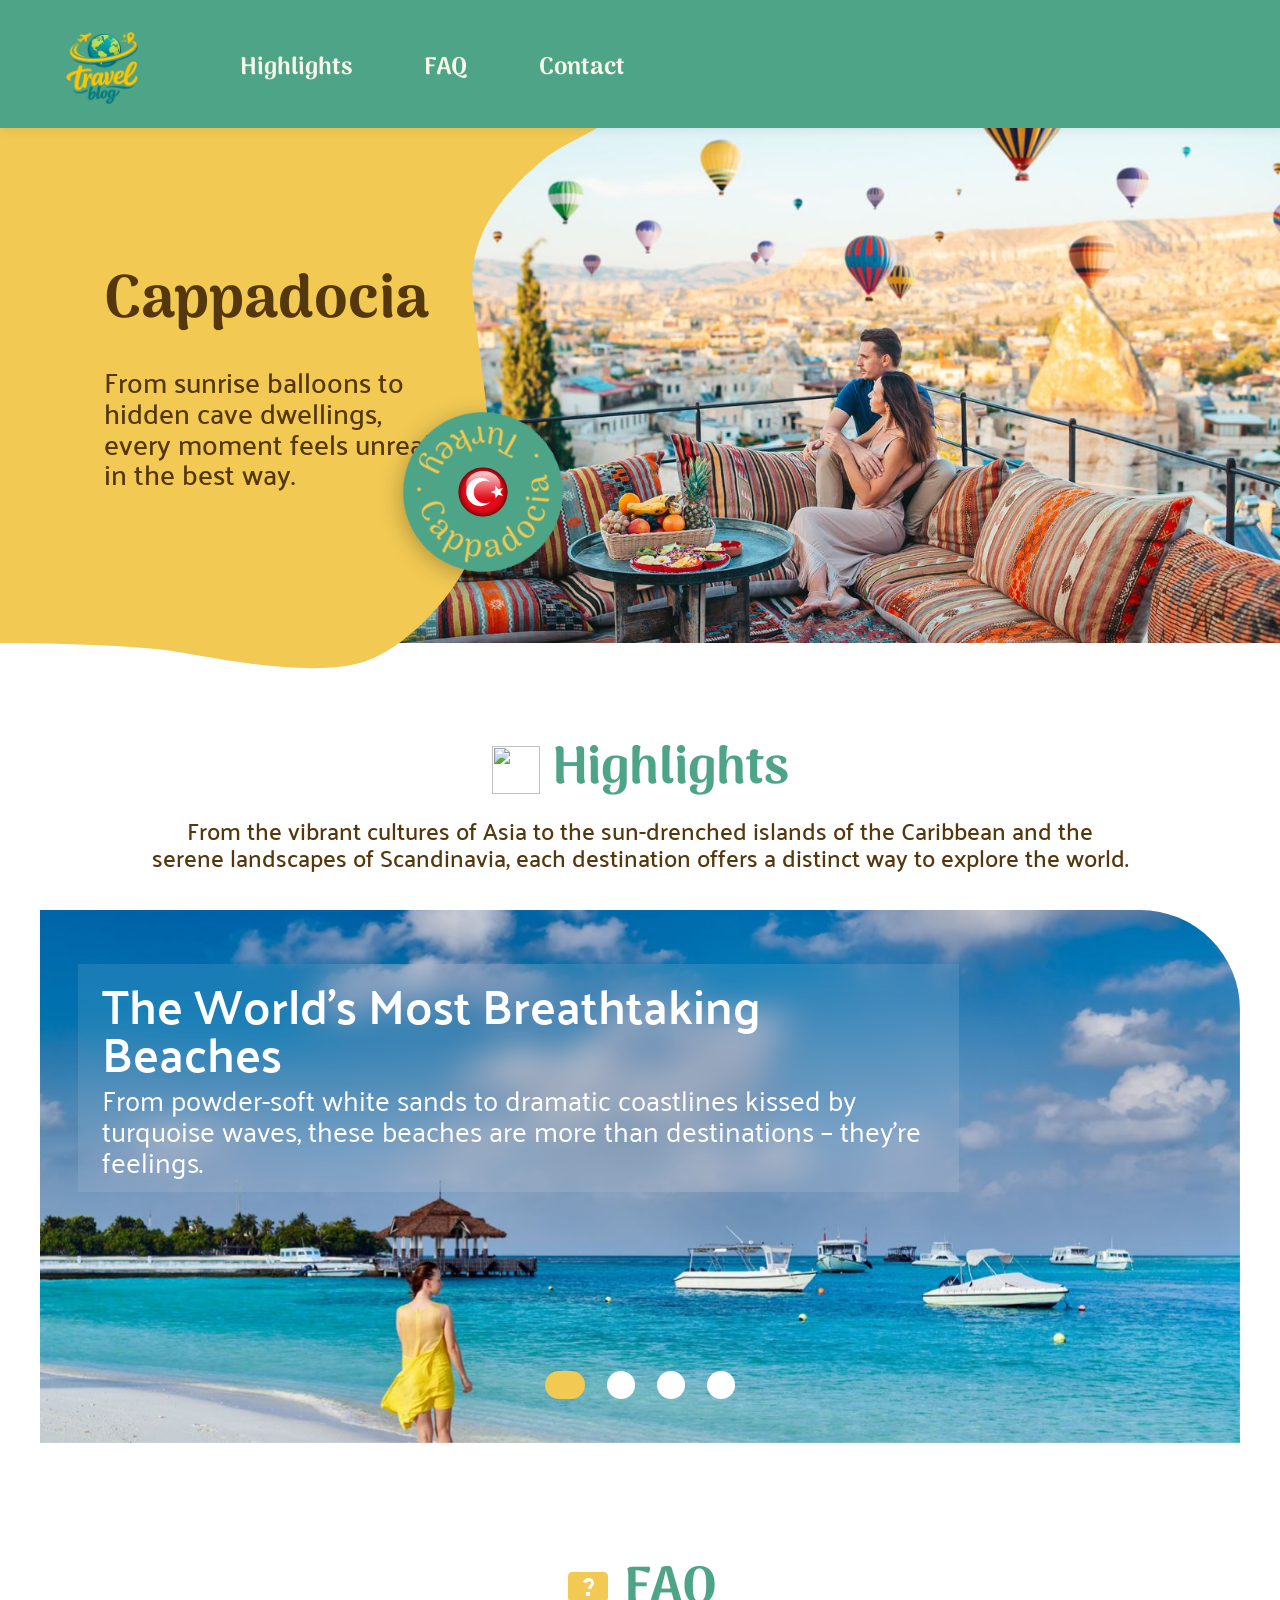
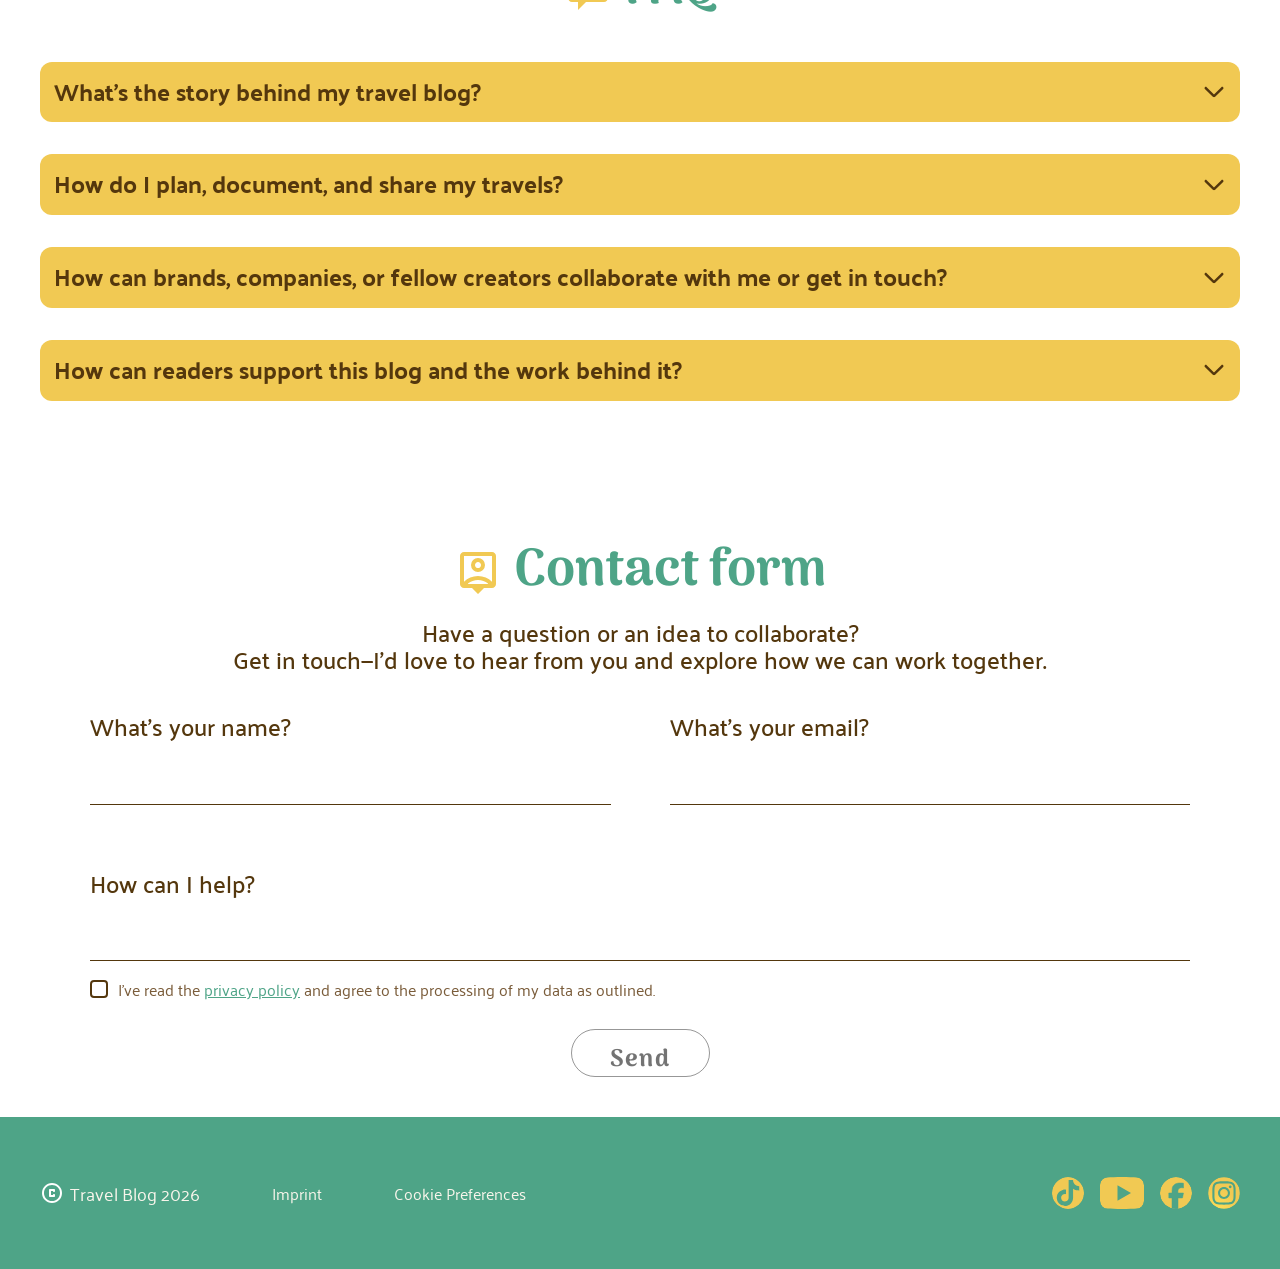
==== commit 7558b6a9: "fix: FAQ rows (61px, 24px arrow) and contact form like Figma (empty underlined fields, Figma gaps, m" ====
--- a/index.html
+++ b/index.html
@@ -43,9 +43,9 @@
         <svg class="wave-desktop" viewBox="0 0 647 547" preserveAspectRatio="none" xmlns="http://www.w3.org/2000/svg">
           <path d="M523.5 393C511.09 455.002 444 519.5 394 534C344 548.5 253.5 534 197 524.5C140.5 515 0 515 0 515V0H603.729H647C644.226 2.88368 605.827 19.0303 591.5 30C547.524 63.6702 505.5 106.5 513.067 169C525.464 271.399 539.213 314.5 523.5 393Z" fill="#F1C953"/>
         </svg>
-        <!-- Mobil -->
-        <svg class="wave-mobile" viewBox="0 0 950 515" preserveAspectRatio="none" xmlns="http://www.w3.org/2000/svg">
-          <path d="M603.5 515H0V0H879H942C937.961 2.88368 865.371 11.0301 844.511 21.9998C780.485 55.6701 743.92 131.9 747 169C752.895 240.001 769.877 307.5 747 386C728.931 448.002 651 504.5 603.5 515Z" fill="#F1C953"/>
+        <!-- Mobil: Figma "Mobile full content" (Endzustand: kleine gelbe Ecke oben links, 222 x 302px) -->
+        <svg class="wave-mobile" viewBox="0 0 222 302.1" preserveAspectRatio="none" xmlns="http://www.w3.org/2000/svg">
+          <path transform="translate(0 -70)" d="M 75.167969 366.535156 C 58.121094 372.078125 0 366.535156 0 366.535156 L 0 70 L 222 70 C 214.742188 72.308594 207.152344 76.929688 199.023438 82.667969 C 179.40625 96.519531 161.652344 120.957031 156.800781 157.519531 C 149.691406 211.109375 189.132812 231.511719 168.65625 300.320312 C 156.851562 339.980469 92.777344 360.8125 75.394531 366.464844 Z M 75.167969 366.535156" fill="#F1C953"/>
         </svg>
       </div>
 
@@ -167,7 +167,7 @@
         </div>
         <div class="form-group">
           <label for="message">How can I help?</label>
-          <textarea id="message" name="message" rows="4" placeholder="Tell me about your question, idea or project." required></textarea>
+          <textarea id="message" name="message" rows="1" placeholder="Tell me about your question, idea or project." required></textarea>
         </div>
         <div class="form-checkbox">
           <input type="checkbox" id="privacy" name="privacy" required>
@@ -189,16 +189,16 @@
         <span class="footer-copyright"><img src="assets/icons/copyright.svg" alt="" class="copyright-icon" width="24" height="24"><span><span class="copyright-brand">Travel</span> Blog 2026</span></span>
       </div>
       <div class="footer-social">
-        <a href="#" aria-label="TikTok" class="social-icon">
+        <a href="https://www.tiktok.com/" target="_blank" rel="noopener noreferrer" aria-label="TikTok" class="social-icon">
           <img src="assets/icons/tiktok.svg" alt="TikTok" width="32" height="32">
         </a>
-        <a href="#" aria-label="YouTube" class="social-icon">
+        <a href="https://www.youtube.com/" target="_blank" rel="noopener noreferrer" aria-label="YouTube" class="social-icon">
           <img src="assets/icons/youtube.svg" alt="YouTube" width="44" height="32">
         </a>
-        <a href="#" aria-label="Facebook" class="social-icon">
+        <a href="https://www.facebook.com/" target="_blank" rel="noopener noreferrer" aria-label="Facebook" class="social-icon">
           <img src="assets/icons/facebook.svg" alt="Facebook" width="32" height="32">
         </a>
-        <a href="#" aria-label="Instagram" class="social-icon">
+        <a href="https://www.instagram.com/" target="_blank" rel="noopener noreferrer" aria-label="Instagram" class="social-icon">
           <img src="assets/icons/instagram.svg" alt="Instagram" width="32" height="32">
         </a>
       </div>
--- a/style.css
+++ b/style.css
@@ -1151,6 +1151,7 @@
   overflow: hidden;
   box-shadow: -9px 5px 20px rgba(0,0,0,0.25);
   transition: transform 0.55s cubic-bezier(0.25, 0.8, 0.25, 1),
+              opacity 0.45s ease,
               z-index 0s;
   cursor: pointer;
   left: 50%;
@@ -1167,18 +1168,20 @@
   pointer-events: none;
 }
 
-/* Positionsklassen des Karussells */
+/* Positionsklassen des Karussells
+   Stapelreihenfolge: Die mittlere Karte liegt immer ganz oben, damit sie komplett
+   sichtbar ist. Die Nachbarn liegen dahinter, die äußeren Karten ganz hinten. */
 .dest-card.pos-0 {
   transform: translateX(-404px) rotateY(32deg);
-  z-index: 1;
+  z-index: 2;
 }
 .dest-card.pos-1 {
   transform: translateX(-202px) rotateY(16deg);
-  z-index: 2;
+  z-index: 4;
 }
 .dest-card.pos-2 {
   transform: translateX(0) rotateY(0deg);
-  z-index: 3;
+  z-index: 5;
 }
 .dest-card.pos-3 {
   transform: translateX(202px) rotateY(-16deg);
@@ -1186,7 +1189,14 @@
 }
 .dest-card.pos-4 {
   transform: translateX(404px) rotateY(-32deg);
-  z-index: 5;
+  z-index: 2;
+}
+
+/* Karte, die vom einen Ende ans andere wechselt: sofort unsichtbar verschieben,
+   danach einblenden (statt quer über alle anderen Karten zu fliegen) */
+.dest-card.is-wrapping {
+  transition: none;
+  opacity: 0;
 }
 
 /* Nicht-aktive Karten bekommen einen leichten Farbschleier, wie im Figma-Referenzbild */
@@ -1267,9 +1277,8 @@
   margin: 0 auto;
   border-radius: 53px;
   overflow: hidden;
-  aspect-ratio: 931/449;
+  aspect-ratio: 931/520;       /* Figma: Video 931 x 520px, Radius 53px, kein Schatten */
   background: #111;
-  box-shadow: 0 12px 40px rgba(0,0,0,0.2);
 }
 
 .video-wrapper video {
@@ -1290,8 +1299,8 @@
   position: absolute;
   inset: 0;
   margin: auto;
-  width: 146px;
-  height: 146px;
+  width: 176px;                /* Figma: play_circle 176 x 176px, mittig */
+  height: 176px;
   border: none;
   background: transparent;
   cursor: pointer;
@@ -1465,7 +1474,7 @@
 
 @media (max-width: 768px) {
   .pro-tips {
-    margin-top: 72px;
+    margin-top: 88px;   /* Platz für den gedrehten Reiter, damit er den Text darüber nicht berührt */
   }
   .pro-tips-label {
     top: -48px;
@@ -1500,7 +1509,10 @@
   font-weight: 500;
   font-size: 1.5rem;
   color: var(--brown);
-  margin-bottom: 16px;
+  max-width: 463px;      /* Figma "Follow me": Textfeld 463px breit, der Text bricht dadurch in zwei Zeilen um */
+  margin-left: auto;
+  margin-right: auto;
+  margin-bottom: 48px;   /* Figma: 48px zwischen Text und Button */
 }
 
 .btn-share {
@@ -1533,11 +1545,29 @@
   display: inline-block;
 }
 
+/* Pfeil wie in Figma (exportiert aus dem Figma-Entwurf).
+   Desktop: 95 x 97px, Spitze zeigt auf den Button. Mobil: kleinerer Pfeil, Spitze zeigt nach unten. */
 .share-arrow {
   position: absolute;
-  left: -60px;
-  top: -10px;
   pointer-events: none;
+}
+.share-arrow--desktop {
+  left: -157px;
+  top: -58px;
+  width: 95px;
+  height: 97px;
+}
+.share-arrow--mobile {
+  display: none;
+  left: -90px;
+  top: -36px;
+  width: 32px;
+  height: 53px;
+}
+@media (max-width: 800px) {
+  .share-arrow--desktop { display: none; }
+  .share-arrow--mobile { display: block; }
+  .share-box p { margin-bottom: 40px; }   /* Platz für den Pfeil zwischen Text und Button */
 }
 
 .btn-share:hover {
@@ -1712,7 +1742,9 @@
   display: block;
 }
 
-.wave-mobile {
+/* Nur eine der beiden Wellen wird angezeigt. Der Selektor muss genauso spezifisch sein wie
+   ".hero-wave svg" (display: block), sonst würden beide SVGs untereinander gezeichnet. */
+.hero-wave .wave-mobile {
   display: none;
 }
 
@@ -1804,6 +1836,10 @@
   to   { opacity: 1; transform: translateY(0); }
 }
 
+@keyframes heroTextOut {
+  to { opacity: 0; }
+}
+
 @keyframes heroFade {
   from { opacity: 0; }
   to   { opacity: 1; }
@@ -1842,35 +1878,45 @@
   }
 }
 
+/* Reduzierte Bewegung, mobil: Endzustand ohne Text auf dem Foto (wie Figma) */
+@media (prefers-reduced-motion: reduce) and (max-width: 768px) {
+  .hero-content {
+    opacity: 0;
+  }
+}
+
 /* ===== Mobil ===== */
 @media (max-width: 768px) {
   .hero-figma {
-    height: 480px;                 /* Mobil unverändert (wie bisher) */
+    height: 515px;                 /* Figma "Mobile full content": Hero 375 x 515px */
     --hero-shift: max(0px, calc(50cqw - var(--gutter) - 115px));
   }
   .hero-photo {
     height: 100%;
   }
-  .wave-desktop {
+  .hero-wave .wave-desktop {
     display: none;
   }
-  .wave-mobile {
+  .hero-wave .wave-mobile {
     display: block;
   }
+  /* Endzustand wie in Figma: nur eine kleine gelbe Ecke oben links (222 x 302px).
+     Am Anfang ist alles gelb (das ::before füllt die Fläche), dann fährt die Welle nach links. */
   .hero-wave {
     left: 0;
-    height: 100%;
-  }
-  /* Gelbe Fläche immer breit genug, damit der Text komplett darauf liegt
-     (Text: 24px Abstand + max. 230px Breite; die Kurve liegt bei ca. 79 % der Wellenbreite) */
-  .hero-wave {
-    width: clamp(340px, 58vw, 560px);
+    width: 222px;
+    height: 302.1px;
     min-width: 0;
   }
+  /* Der Text steht zu Beginn auf der gelben Fläche und blendet aus, während die Welle wegfährt
+     (im Figma-Endzustand der mobilen Ansicht steht kein Text mehr auf dem Foto). */
   .hero-content {
     left: var(--gutter);
     top: 96px;
     max-width: 230px;
+    animation:
+      heroTextShift 1.1s cubic-bezier(0.65, 0, 0.35, 1) 1.7s both,
+      heroTextOut 0.8s ease-in 1.7s forwards;
   }
   .hero-content p {
     max-width: 230px;
@@ -1893,15 +1939,18 @@
     --photo-left: 0px;
     width: 100cqw;
     object-position: 27% 62%;
-  }
-  /* Medaillon bleibt komplett im Bild (wurde unten abgeschnitten) */
+    /* Figma zeigt das Paar etwa 1,5-fach größer: Zoom um einen Punkt neben dem Paar,
+       das Foto deckt den Hero dabei weiterhin komplett ab */
+    transform: scale(1.55);
+    transform-origin: 81% 44%;
+  }
+  /* Medaillon wie in Figma (mobil): 160px, Mitte 151px von links und 201px von oben.
+     Es liegt auf der unteren Kante der gelben Ecke, nicht mehr unten rechts im Bild. */
   .hero-badge {
-    width: 120px;
-    height: 120px;
-    /* gleiche Position wie auf dem Desktop (505px), aber nie aus dem Bild heraus:
-       so springt das Medaillon beim Wechsel zwischen Desktop und Mobil nicht zur Seite */
-    left: min(505px, calc(100% - 90px));
-    top: calc(100% - 84px);
+    width: 160px;
+    height: 160px;
+    left: 151px;
+    top: 201px;
     --badge-travel: 0.5;
   }
 }
@@ -2016,6 +2065,11 @@
   font-weight: 500;
 }
 
+/* Figma: Text in Braun (#54370D). Die allgemeine Regel ".article-body p" färbt ihn sonst grau. */
+.article-body .share-box p {
+  color: var(--brown);
+}
+
 /* Mobile Typografie */
 @media (max-width: 600px) {
   .article-hero {
@@ -2156,13 +2210,37 @@
   .form-group label {
     line-height: 1.2;
   }
-  /* Pro-tipps-Reiter: Position wie in Figma (Reiter 196 x 66px, -13,67° gedreht, überlappt die Kastenecke) */
+  /* Artikel-Listen wie in Figma: Der Listenblock ("text 02") ist 1000px breit und mittig (100px Einzug),
+     die Listenpunkte stehen ca. 40px weiter innen. */
+  .article-body > .article-list-intro,
+  .article-body > ol,
+  .article-body > ul {
+    margin-left: min(100px, 8.3vw);
+    margin-right: min(100px, 8.3vw);
+  }
+  .article-list-intro {
+    padding-left: 0;
+  }
+  .article-body > ol,
+  .article-body > ul {
+    padding-left: 40px;
+  }
+
+  /* Pro-tipps-Kasten wie in Figma ("Tipps": 1134px breit, Kasten 1083px = 84px links und 33px rechts eingerückt,
+     Innenabstand 26px 16px 24px, Radius 30px). Der Reiter (196 x 66px, -13,67° um die Mitte gedreht) liegt
+     51px links und 71px über dem Kasten und verdeckt dadurch die obere linke Ecke. */
   .pro-tips {
-    margin-top: 96px;
+    --pt-left: min(84px, 7vw);
+    margin: 112px min(33px, 2.75vw) 40px var(--pt-left);
+    padding: 26px 16px 24px;
+  }
+  .pro-tips ol {
+    padding-left: 34px;
   }
   .pro-tips-label {
-    top: -50px;
-    left: calc(-1 * min(40px, max(var(--gutter), (100vw - 1200px) / 2) - 20px));
+    top: -71.4px;
+    left: calc(-1 * min(51px, var(--pt-left)));
+    transform-origin: 50% 50%;
   }
 }
 
@@ -2199,3 +2277,57 @@
     padding-right: 0;
   }
 }
+
+/* ===== FAQ und Kontaktformular wie in Figma ===== */
+/* Felder sind leer: nur Beschriftung und eine Linie (Figma zeigt keine Beispieltexte in den Feldern) */
+.form-group input::placeholder,
+.form-group textarea::placeholder {
+  color: transparent;
+}
+/* Eingabetext: 24px fett, Linie 17px unter dem Text (Figma: Feld = Label 29px + 17px + Text 31px + 17px + Linie) */
+.form-group input,
+.form-group textarea {
+  font-size: 1.5rem;
+  font-weight: 700;
+  line-height: 1.2;
+  padding: 0 0 17px;
+}
+/* Nachrichtenfeld startet einzeilig wie in Figma und wächst beim Tippen (siehe script.js) */
+.form-group textarea {
+  resize: none;
+  min-height: 0;
+  height: auto;
+  overflow: hidden;
+  display: block;
+}
+
+@media (min-width: 769px) {
+  /* FAQ-Zeile: Figma 61px hoch (Innenabstand 16px 14px, Text 24px mit Zeilenhöhe 120 %, Pfeil 24px) */
+  .faq-question {
+    padding: 16px 14px;
+    line-height: 1.2;
+  }
+  .faq-icon img {
+    width: 24px;
+    height: 24px;
+    display: block;
+  }
+  /* Formular: zwei Spalten mit 59px Abstand, 64px zwischen den Zeilen, 16px bis zur Checkbox */
+  .form-row {
+    gap: 59px;
+    margin-bottom: 64px;
+  }
+  .form-row .form-group {
+    margin-bottom: 0;
+  }
+  .form-group {
+    margin-bottom: 16px;
+  }
+}
+
+@media (max-width: 768px) {
+  .form-group input,
+  .form-group textarea {
+    font-size: 1.25rem;
+  }
+}
